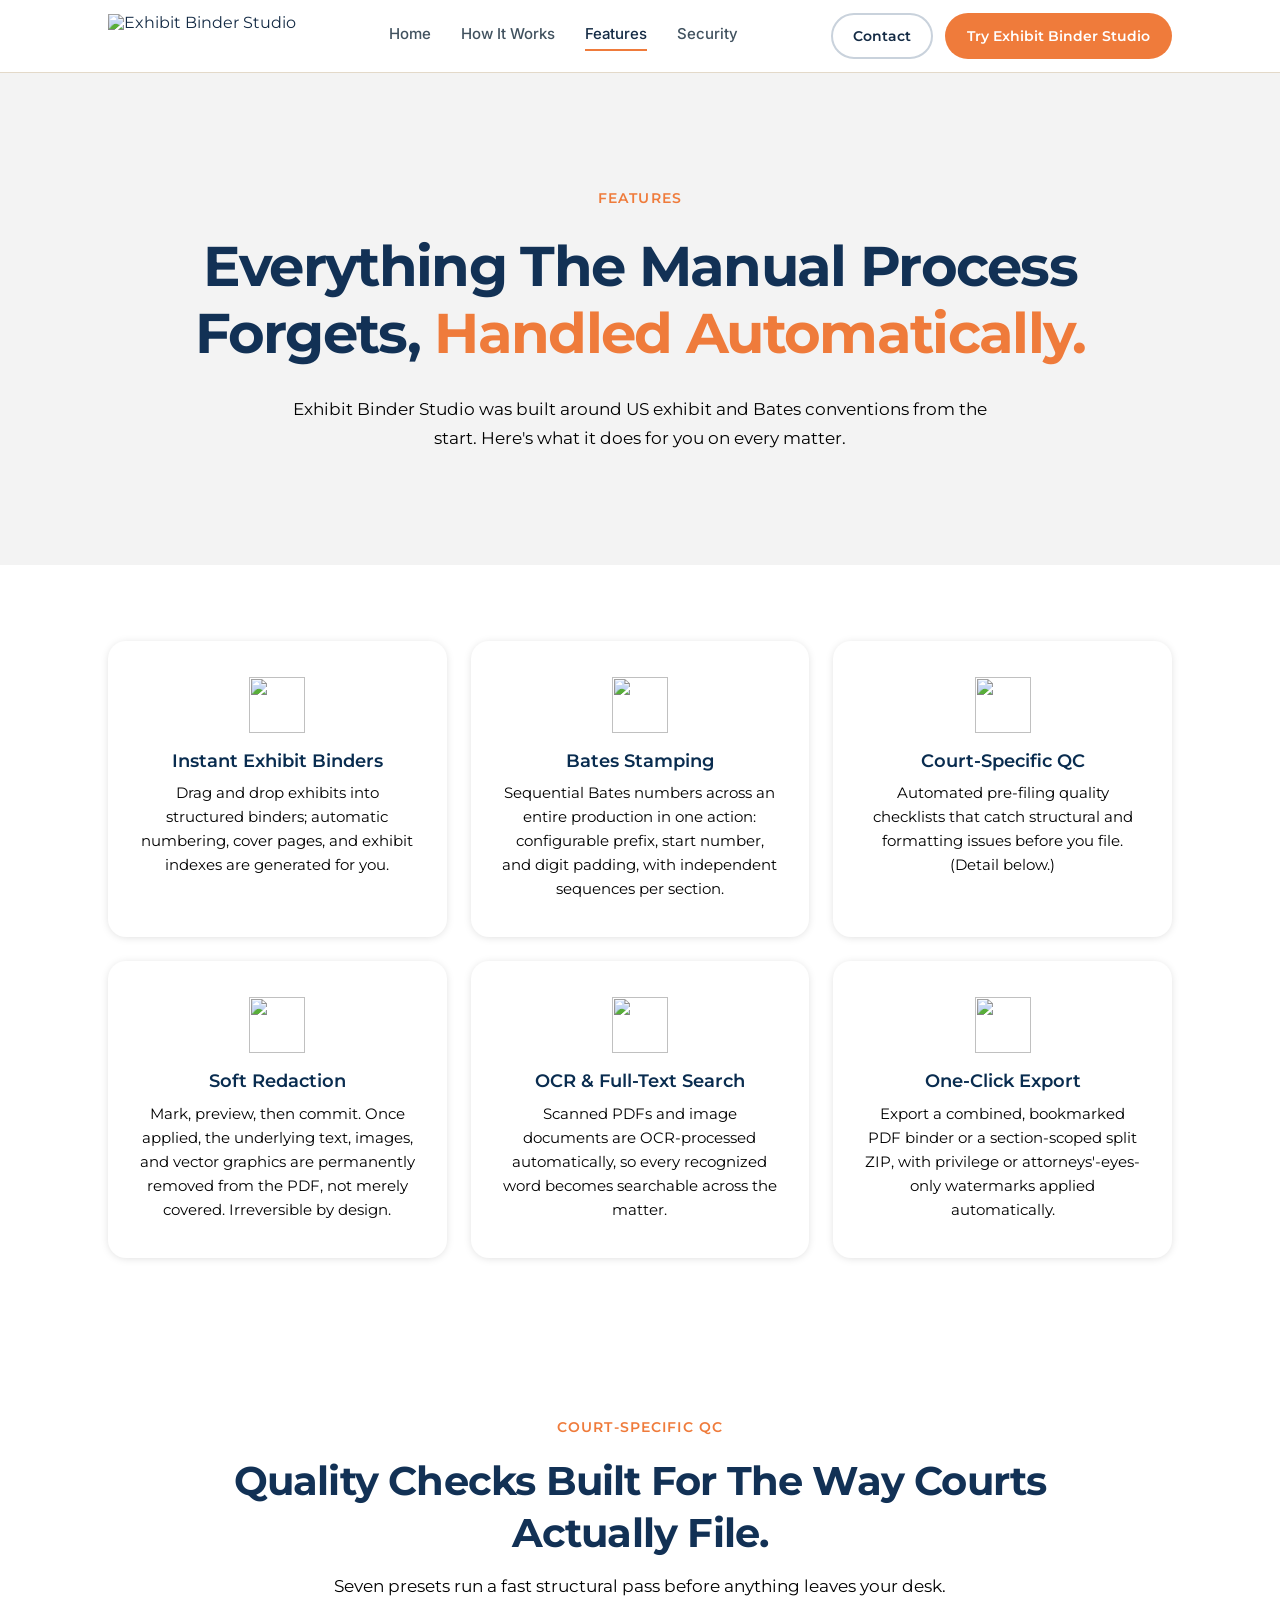
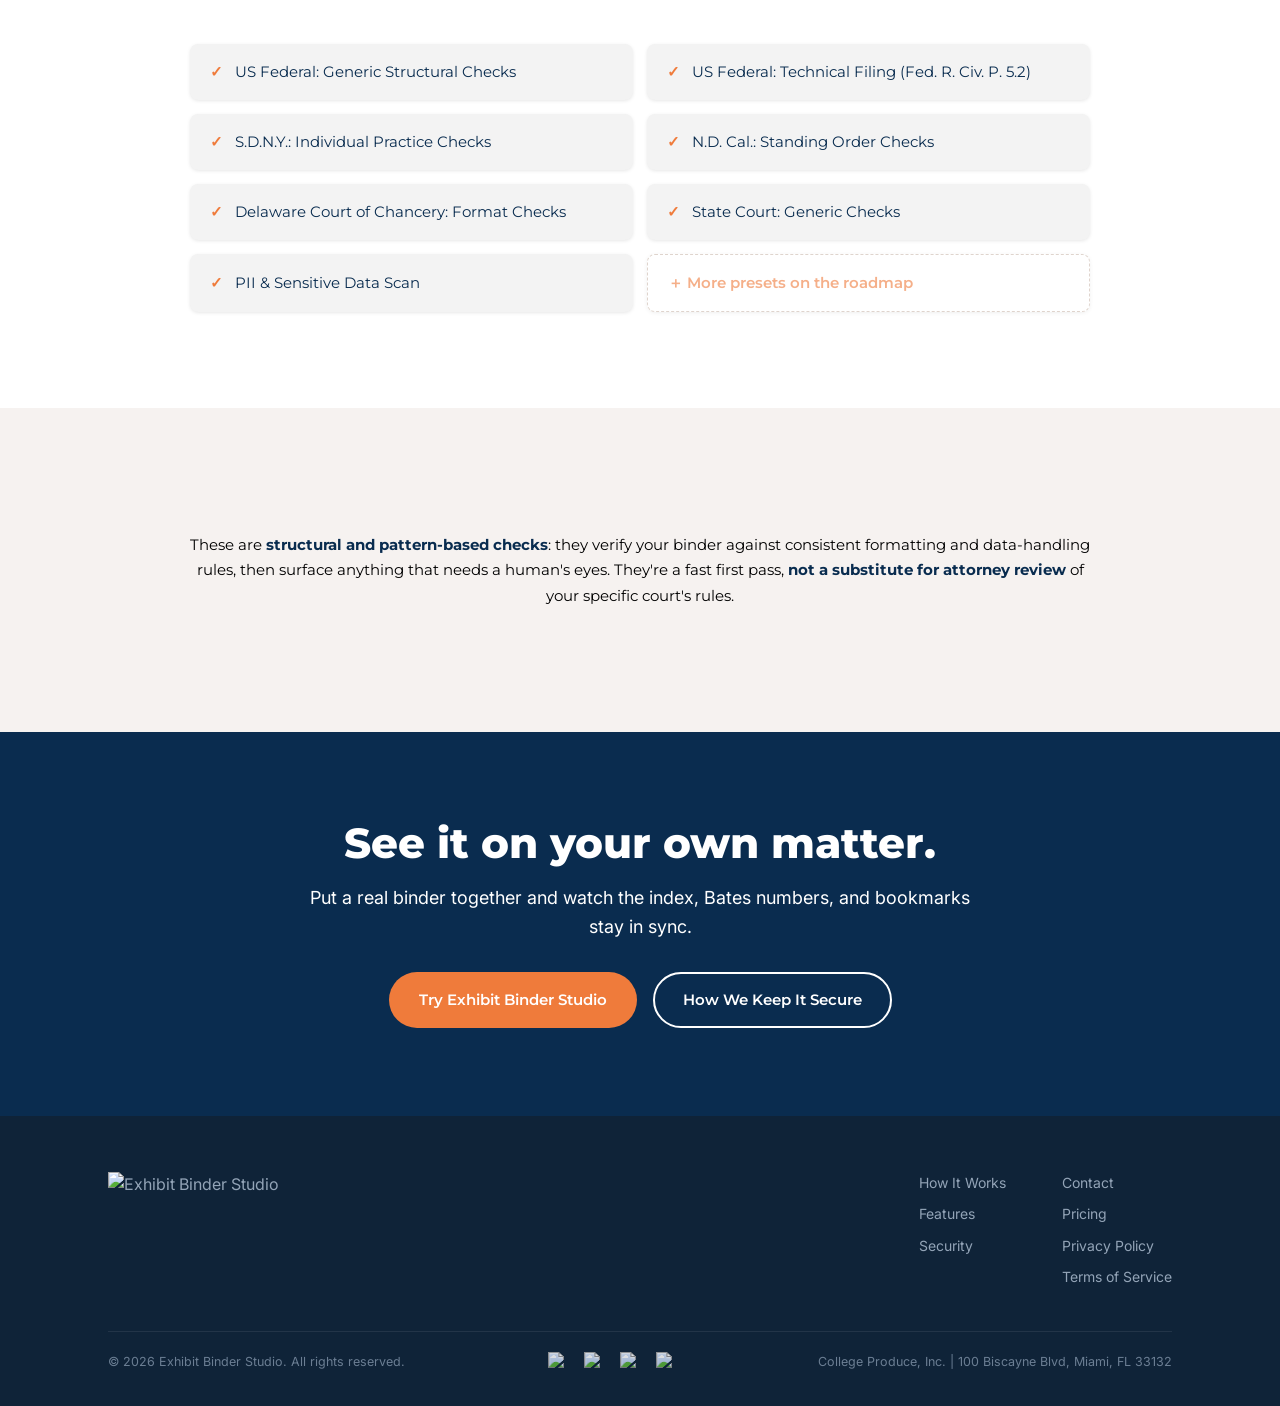
==== features.html @ 2a3faa7b "Link Try Exhibit Binder Studio buttons to the app Co-Authored-By: Claude Opus 5.5 <noreply@anthropic" ====
<!DOCTYPE html>
<html lang="en">
<head>
<meta charset="UTF-8">
<meta name="viewport" content="width=device-width, initial-scale=1.0">
<title>Features | Exhibit Binder Studio</title>
<meta name="description" content="Instant exhibit binders, Bates stamping, court-specific QC, soft redaction, OCR and full-text search, and one-click export. Everything the manual binder process forgets, handled automatically.">
<link rel="icon" type="image/png" href="favicon-96x96.png">
<link rel="preconnect" href="https://fonts.googleapis.com">
<link rel="preconnect" href="https://fonts.gstatic.com" crossorigin>
<link href="https://fonts.googleapis.com/css2?family=Montserrat:wght@300;400;500;600;700;800&family=Inter:wght@400;500;600&display=swap" rel="stylesheet">
<link rel="stylesheet" href="assets/styles.css">
</head>
<body data-page="features">

<header id="site-header"></header>

<main>
  <section class="lp-hero">
    <div class="wrap">
      <span class="lp-eyebrow">Features</span>
      <h1 class="lp-h1">Everything The Manual Process Forgets, <span>Handled Automatically.</span></h1>
      <p class="lp-sub">Exhibit Binder Studio was built around US exhibit and Bates conventions from the start. Here's what it does for you on every matter.</p>
    </div>
  </section>

  <section class="feat-grid-section">
    <div class="wrap">
      <div class="feat-grid">
        <div class="feat-card">
          <img src="assets/img/icon-binders.png" alt="">
          <h3>Instant Exhibit Binders</h3>
          <p>Drag and drop exhibits into structured binders; automatic numbering, cover pages, and exhibit indexes are generated for you.</p>
        </div>
        <div class="feat-card">
          <img src="assets/img/icon-bates.png" alt="">
          <h3>Bates Stamping</h3>
          <p>Sequential Bates numbers across an entire production in one action: configurable prefix, start number, and digit padding, with independent sequences per section.</p>
        </div>
        <div class="feat-card">
          <img src="assets/img/icon-checklist.png" alt="">
          <h3>Court-Specific QC</h3>
          <p>Automated pre-filing quality checklists that catch structural and formatting issues before you file. (Detail below.)</p>
        </div>
        <div class="feat-card">
          <img src="assets/img/icon-redaction.png" alt="">
          <h3>Soft Redaction</h3>
          <p>Mark, preview, then commit. Once applied, the underlying text, images, and vector graphics are permanently removed from the PDF, not merely covered. Irreversible by design.</p>
        </div>
        <div class="feat-card">
          <img src="assets/img/icon-ocr.png" alt="">
          <h3>OCR &amp; Full-Text Search</h3>
          <p>Scanned PDFs and image documents are OCR-processed automatically, so every recognized word becomes searchable across the matter.</p>
        </div>
        <div class="feat-card">
          <img src="assets/img/icon-oneclick.png" alt="">
          <h3>One-Click Export</h3>
          <p>Export a combined, bookmarked PDF binder or a section-scoped split ZIP, with privilege or attorneys'-eyes-only watermarks applied automatically.</p>
        </div>
      </div>
    </div>
  </section>

  <section class="feat-qc-section">
    <div class="wrap">
      <div class="feat-qc-head">
        <span class="lp-eyebrow">Court-Specific QC</span>
        <h2>Quality Checks Built For The Way Courts Actually File.</h2>
        <p>Seven presets run a fast structural pass before anything leaves your desk.</p>
      </div>
      <div class="feat-presets">
        <div class="feat-preset"><span class="chk">✓</span> US Federal: Generic Structural Checks</div>
        <div class="feat-preset"><span class="chk">✓</span> US Federal: Technical Filing (Fed. R. Civ. P. 5.2)</div>
        <div class="feat-preset"><span class="chk">✓</span> S.D.N.Y.: Individual Practice Checks</div>
        <div class="feat-preset"><span class="chk">✓</span> N.D. Cal.: Standing Order Checks</div>
        <div class="feat-preset"><span class="chk">✓</span> Delaware Court of Chancery: Format Checks</div>
        <div class="feat-preset"><span class="chk">✓</span> State Court: Generic Checks</div>
        <div class="feat-preset"><span class="chk">✓</span> PII &amp; Sensitive Data Scan</div>
        <div class="feat-preset feat-preset-ghost">＋ More presets on the roadmap</div>
      </div>
    </div>
  </section>

  <section class="feat-note-band">
    <div class="wrap">
      <p>These are <b>structural and pattern-based checks</b>: they verify your binder against consistent formatting and data-handling rules, then surface anything that needs a human's eyes. They're a fast first pass, <b>not a substitute for attorney review</b> of your specific court's rules.</p>
    </div>
  </section>

  <section class="cta cta-dark"><div class="wrap"><h2>See it on your own matter.</h2><p>Put a real binder together and watch the index, Bates numbers, and bookmarks stay in sync.</p><div class="cta-row"><a class="btn btn-primary" href="https://ebs.collegeproduce.com/">Try Exhibit Binder Studio</a><a class="btn btn-outline-white" href="security.html">How We Keep It Secure</a></div></div></section>
</main>

<footer id="site-footer"></footer>

<script src="assets/site.js"></script>
</body>
</html>
---- assets/styles.css ----
/* =========================================================
   Exhibit Binder Studio: shared stylesheet
   One file for every page: base/reset, nav, footer, and
   shared components, followed by page-specific sections.
   ========================================================= */

:root{
  --cream:#F7F4EF; --cream-2:#EFE7DA; --white:#FFFFFF;
  --navy:#142B45; --navy-2:#1D3B5C; --ink:#2A2A2A; --muted:#5f6b78;
  --orange:#EF7B3B; --beige:#EAE0D2; --line:#E3D9C9;
}
*{box-sizing:border-box;margin:0;padding:0}
html{scroll-behavior:smooth}
body{font-family:'Inter',sans-serif;color:var(--ink);background:var(--cream);line-height:1.6;-webkit-font-smoothing:antialiased}
h1,h2,h3,.brand{font-family:'Montserrat',sans-serif;color:var(--navy);line-height:1.14}
.wrap{max-width:1120px;margin:0 auto;padding:0 28px}
.eyebrow{font-family:'Montserrat';font-weight:700;letter-spacing:.14em;font-size:12.5px;color:var(--orange);text-transform:uppercase}
a{text-decoration:none;color:inherit}

.btn{display:inline-flex;align-items:center;gap:8px;font-family:'Montserrat';font-weight:600;font-size:15px;padding:14px 28px;border-radius:100px;border:2px solid transparent;cursor:pointer;transition:.18s}
.btn-primary{background:var(--orange);color:#fff}
.btn-primary:hover{background:#d9672c;transform:translateY(-1px)}
.btn-ghost{background:transparent;color:var(--navy);border-color:#c9d2dc}
.btn-ghost:hover{border-color:var(--navy)}
.btn-outline-white{background:transparent;color:#fff;border-color:#fff}
.btn-outline-white:hover{background:#ffffff1a}
.link-arrow{font-family:'Montserrat';font-weight:600;color:var(--navy);font-size:15px}
.link-arrow:hover{color:var(--orange)}

/* ---------- Header / navigation (shared, injected by assets/site.js) ---------- */
header{position:sticky;top:0;z-index:50;background:#FFFFFF;border-bottom:1px solid var(--line)}
nav{display:flex;align-items:center;justify-content:space-between;min-height:72px;flex-wrap:wrap;row-gap:10px;padding:10px 0}
.brand{display:flex;align-items:center;white-space:nowrap}
.brand-logo{height:44px;width:auto;display:block}
.navlinks{display:flex;gap:30px;align-items:center}
.navlinks a{font-weight:500;color:#41525f;font-size:15px;padding-bottom:3px;border-bottom:2px solid transparent;white-space:nowrap}
.navlinks a:hover{color:var(--navy)}
.navlinks a.active{color:var(--navy);border-bottom-color:var(--orange)}
.navcta{display:flex;gap:12px;align-items:center;flex-wrap:wrap;justify-content:flex-end}
.navcta .btn{padding:10px 20px;font-size:14px}
@media(max-width:1040px){.navlinks{gap:18px}.navlinks a{font-size:13.5px}.navcta .btn{padding:9px 18px;font-size:13.5px}}
@media(max-width:860px){.navlinks{display:none}}
@media(max-width:480px){.brand-logo{height:36px}.navcta .btn{padding:7px 12px;font-size:11.5px}.navcta{gap:6px}}

/* ---------- Footer (shared, injected by assets/site.js) ---------- */
footer{background:#0f2338;color:#93a4b7;padding:56px 0 34px}
.fgrid2{display:flex;justify-content:space-between;flex-wrap:wrap;gap:24px;align-items:flex-start}
.flogo{height:58px;width:auto;display:block}
.fcols{display:flex;gap:56px;flex-wrap:wrap}
.fcol a{display:block;font-size:14px;margin-bottom:9px}.fcol a:hover{color:#fff}
.fbar{border-top:1px solid #ffffff14;margin-top:34px;padding-top:20px;font-size:12.5px;color:#6b7e93;display:flex;justify-content:space-between;align-items:center;flex-wrap:wrap;gap:16px}
.fsocials{display:flex;gap:16px;align-items:center}
.fsocial{display:block;opacity:.85;transition:.15s}
.fsocial:hover{opacity:1}
.fsocial img{width:20px;height:20px;display:block}

/* ---------- Shared section components (used on 2+ pages) ---------- */
section{padding:88px 0}

/* Light, centered page-header treatment (Features, How It Works, Security) */
.lp-hero{background:#F3F3F3;padding:112px 0;text-align:center}
.lp-eyebrow{font-family:'Montserrat';font-weight:600;font-size:14px;letter-spacing:.08em;text-transform:uppercase;color:#EF7B3B}
.lp-h1{font-family:'Montserrat';font-weight:700;font-size:clamp(32px,4.6vw,56px);letter-spacing:-.03em;color:#123155;margin:22px auto 28px;max-width:30ch;line-height:1.2}
.lp-h1 span{color:#EF7B3B;white-space:nowrap}
.lp-sub{font-family:'Montserrat';font-size:17px;color:#000;max-width:64ch;margin:0 auto;line-height:1.7}

.problem{background:var(--cream-2)}
.problem .inner{max-width:760px;margin:0 auto;text-align:center}
.problem h2{font-size:clamp(26px,3.4vw,38px);font-weight:700;margin:14px 0 22px}
.problem p{font-size:18px;color:#3d4753;margin-bottom:16px}
.promise{margin-top:26px;background:#fff;border:1px solid var(--line);border-left:5px solid var(--orange);border-radius:12px;padding:22px 26px;font-size:17px;color:var(--navy);font-weight:500;text-align:left}

/* CTA section + button row: one shared shape, two color variants */
.cta{text-align:center}
.cta-row{display:flex;gap:16px;align-items:center;flex-wrap:wrap}
.cta .cta-row{justify-content:center}
.cta .link-arrow{color:inherit}

.cta-dark{background:#0A2C4F;color:#fff}
.cta-dark h2{color:#fff;font-size:clamp(28px,3.8vw,42px);font-weight:800;margin-bottom:16px}
.cta-dark p{color:#fff;font-size:18px;max-width:60ch;margin:0 auto 30px}
.cta-dark .link-arrow{color:#fff}

/* =========================================================
   Home page
   ========================================================= */
.hero{padding:96px 0 64px;text-align:center;background:#FFFFFF}
.hero .wrap{max-width:1300px}
.hero h1{font-family:'Montserrat';font-size:clamp(34px,4.6vw,56px);font-weight:700;letter-spacing:-.03em;color:#123155;margin:0 auto 22px;max-width:46ch;line-height:1.25;text-transform:capitalize}
.hero h1 span{color:var(--orange)}
.hero p.sub{font-family:'Montserrat';font-size:18px;color:#000;max-width:74ch;margin:0 auto 30px;line-height:1.7}
.hero .cta-row{justify-content:center}
.micro{margin-top:20px;color:var(--muted);font-size:14px}

.hp-panel-wrap{padding:64px 0;background:#FFFFFF}
.hp-panel{background:#F9F8F6;border-radius:20px;padding:64px 48px;text-align:center}
.hp-panel-cards{background:#FFFFFF}
.hp-eyebrow{font-family:'Montserrat';font-weight:600;font-size:14px;letter-spacing:.08em;text-transform:uppercase;color:var(--orange)}
.hp-h2{font-family:'Montserrat';font-weight:700;font-size:clamp(26px,3.4vw,40px);color:#123155;letter-spacing:-.02em;margin:16px auto 20px;max-width:26ch;line-height:1.3;text-transform:capitalize}
.hp-panel>p{font-family:'Montserrat';font-size:16.5px;color:#000;max-width:820px;margin:0 auto 34px;line-height:1.7}

.hp-callout{max-width:820px;margin:0 auto;background:#fff;border-radius:14px;box-shadow:0 10px 30px -14px rgba(10,44,79,.25);padding:28px 32px;display:flex;align-items:center;gap:22px;text-align:left}
.hp-callout img{flex:0 0 auto;width:40px;height:auto}
.hp-callout p{font-family:'Montserrat';font-size:16px;color:#000;font-weight:400;margin:0;line-height:1.7}
@media(max-width:560px){.hp-callout{flex-direction:column;text-align:center}}

.hp-cards{display:grid;grid-template-columns:repeat(3,1fr);gap:24px;margin-top:8px}
@media(max-width:860px){.hp-cards{grid-template-columns:1fr}}
.hp-card{background:#F9F8F6;border-radius:14px;box-shadow:0 6px 16px -8px rgba(0,0,0,.2);padding:36px 28px}
.hp-card img{width:48px;height:48px;object-fit:contain;margin:0 auto 18px;display:block}
.hp-card h3{font-family:'Montserrat';font-weight:600;font-size:22px;color:#092C4F;margin-bottom:12px;min-height:2.28em;display:flex;align-items:center;justify-content:center}
.hp-card p{font-family:'Montserrat';font-size:15px;color:#000;margin-bottom:20px;line-height:1.6}
.hp-rule{display:block;width:70px;height:3px;background:#E17438;margin:0 auto}

/* =========================================================
   Features page
   ========================================================= */
.feat-grid-section{background:#fff;padding:76px 0}
.feat-grid{display:grid;grid-template-columns:repeat(3,1fr);gap:24px}
@media(max-width:900px){.feat-grid{grid-template-columns:1fr 1fr}}
@media(max-width:560px){.feat-grid{grid-template-columns:1fr}}
.feat-card{background:#fff;border-radius:18px;box-shadow:0 1px 10px -2px rgba(0,0,0,.18);padding:36px 30px;text-align:center}
.feat-card img{width:56px;height:56px;object-fit:contain;margin:0 auto 18px}
.feat-card h3{font-family:'Montserrat';font-weight:600;font-size:18px;color:#092C4F;margin-bottom:10px}
.feat-card p{font-family:'Montserrat';font-size:15px;color:#000;line-height:1.6}

.feat-qc-section{background:#fff;padding:80px 0 96px}
.feat-qc-head{text-align:center;max-width:820px;margin:0 auto 44px}
.feat-qc-head h2{font-family:'Montserrat';font-weight:700;font-size:clamp(28px,3.2vw,40px);color:#123155;letter-spacing:-.02em;margin:16px 0 14px;text-transform:capitalize;line-height:1.3}
.feat-qc-head p{font-family:'Montserrat';font-size:16.5px;color:#000}
.feat-presets{display:grid;grid-template-columns:repeat(2,1fr);gap:14px;max-width:900px;margin:0 auto}
@media(max-width:640px){.feat-presets{grid-template-columns:1fr}}
.feat-preset{display:flex;gap:12px;align-items:center;background:#F3F3F3;border-radius:8px;padding:16px 20px;font-family:'Montserrat';font-size:15px;color:#092C4F;box-shadow:0 1px 4px -1px rgba(0,0,0,.15)}
.feat-preset .chk{color:var(--orange);font-weight:700}
.feat-preset-ghost{opacity:.6;border:1px dashed #cbb9ac;background:transparent;color:var(--orange);font-weight:600}

.feat-note-band{background:#F6F2F0}
.feat-note-band .wrap{padding-top:36px;padding-bottom:36px}
.feat-note-band p{max-width:900px;margin:0 auto;font-family:'Montserrat';font-size:15px;color:#000;text-align:center;line-height:1.7}
.feat-note-band b{color:#092C4F}

/* =========================================================
   How It Works page
   ========================================================= */
.hiw-problem{background:#F9F8F6;padding:100px 0}
.hiw-problem-inner{max-width:920px;margin:0 auto;text-align:center}
.hiw-problem h2{font-family:'Montserrat';font-weight:700;font-size:clamp(26px,3.2vw,38px);color:#123155;letter-spacing:-.02em;margin-bottom:24px;line-height:1.3}
.hiw-problem-inner>p{font-family:'Montserrat';font-size:16.5px;color:#000;margin-bottom:42px;line-height:1.7}
.hiw-callout{position:relative;margin-top:18px;background:#fff;border-radius:14px;box-shadow:0 10px 30px -14px rgba(10,44,79,.35);padding:34px 36px;font-family:'Montserrat';font-size:16px;color:#000;font-weight:500;line-height:1.7}
.hiw-callout::before{content:"";position:absolute;top:-9px;left:50%;transform:translateX(-50%);width:0;height:0;border-left:9px solid transparent;border-right:9px solid transparent;border-bottom:9px solid #fff}

.hiw-steps-section{background:#fff;padding:76px 0}
.hiw-intro{text-align:center;max-width:640px;margin:0 auto 40px;font-family:'Montserrat';color:#000;font-size:16px}
.hiw-steps{max-width:820px;margin:0 auto;display:flex;flex-direction:column;gap:18px}
.hiw-step{position:relative;display:flex;align-items:center;gap:20px;background:#F9F8F6;border-radius:10px;box-shadow:0 4px 10px -4px rgba(0,0,0,.12);padding:22px 28px 22px 84px;overflow:hidden}
.hiw-step-bg{position:absolute;left:8px;top:50%;transform:translateY(-50%);font-family:'Montserrat';font-weight:700;font-size:110px;color:#EF7B3B;opacity:.07;line-height:1;pointer-events:none}
.hiw-step-icon{position:relative;flex:0 0 auto;width:34px;height:34px;display:grid;place-items:center;color:#EF7B3B;font-size:20px}
.hiw-step-icon img{width:100%;height:100%;object-fit:contain}
.hiw-step-divider{position:relative;flex:0 0 auto;width:1px;align-self:stretch;background:#DE7237}
.hiw-step-body h3{font-family:'Montserrat';font-weight:600;font-size:19px;color:#EF7B3B;margin-bottom:6px}
.hiw-step-body p{font-family:'Montserrat';font-size:14.5px;color:#000}
@media(max-width:640px){.hiw-step{flex-wrap:wrap;padding-left:64px}}

.hiw-cta{background:#0A2C4F;color:#fff;text-align:center;padding:80px 0}
.hiw-cta h2{font-family:'Montserrat';font-weight:700;font-size:clamp(28px,3.6vw,42px);letter-spacing:-.02em;margin-bottom:14px;color:#fff}
.hiw-cta p{font-family:'Montserrat';font-weight:300;font-size:18px;color:#dfe7ee;margin-bottom:32px}
.hiw-cta-row{display:flex;gap:16px;align-items:center;justify-content:center;flex-wrap:wrap}
.hiw-btn{display:inline-flex;align-items:center;justify-content:center;font-family:'Montserrat';font-weight:500;font-size:15px;padding:15px 30px;border-radius:100px;transition:.18s}
.hiw-btn-primary{background:#EF7B3B;color:#fff}
.hiw-btn-primary:hover{background:#d9672c;transform:translateY(-1px)}
.hiw-btn-ghost{background:transparent;color:#fff;border:1px solid #fff}
.hiw-btn-ghost:hover{background:#ffffff1a}

/* =========================================================
   Security page
   ========================================================= */
.sec-cards-section{background:#fff;padding:76px 0}
.sec-cards{display:grid;grid-template-columns:repeat(2,1fr);gap:24px;max-width:1000px;margin:0 auto}
@media(max-width:760px){.sec-cards{grid-template-columns:1fr}}
.sec-card{background:#fff;border-radius:18px;box-shadow:0 1px 10px -2px rgba(0,0,0,.18);padding:36px 40px;text-align:center}
.sec-card img{width:48px;height:48px;object-fit:contain;margin:0 auto 16px}
.sec-card h3{font-family:'Montserrat';font-weight:600;font-size:18px;color:#092C4F;margin-bottom:10px}
.sec-card p{font-family:'Montserrat';font-size:15px;color:#000;text-align:left;line-height:1.6}

.stack-section{background:#fff;padding:16px 0 88px}
.stack-head{text-align:center;max-width:760px;margin:0 auto 48px}
.stack-head h2{font-family:'Montserrat';font-weight:700;font-size:clamp(28px,3.2vw,40px);color:#123155;letter-spacing:-.02em;margin:16px 0 14px;text-transform:capitalize;line-height:1.3}
.stack-head p{font-family:'Montserrat';font-size:16.5px;color:#000}
.stack-grid2{display:grid;grid-template-columns:repeat(4,1fr);gap:16px;max-width:1000px;margin:0 auto}
@media(max-width:760px){.stack-grid2{grid-template-columns:1fr 1fr}}
.stack-card{background:#FFFCFC;border-radius:18px;box-shadow:0 1px 10px -2px rgba(0,0,0,.18);padding:28px 20px;text-align:center}
.stack-card img{width:40px;height:40px;object-fit:contain;margin:0 auto 12px}
.stack-card .label{font-family:'Montserrat';font-weight:500;font-size:12.5px;letter-spacing:.06em;text-transform:uppercase;color:var(--orange);margin-bottom:8px}
.stack-card h4{font-family:'Montserrat';font-weight:600;font-size:16px;color:#092C4F;margin-bottom:4px}
.stack-card span{display:block;font-family:'Montserrat';font-size:13px;color:#000;font-weight:400}
.stack-note{max-width:900px;margin:36px auto 0;text-align:center;font-family:'Montserrat';font-size:15px;color:#000;line-height:1.7}
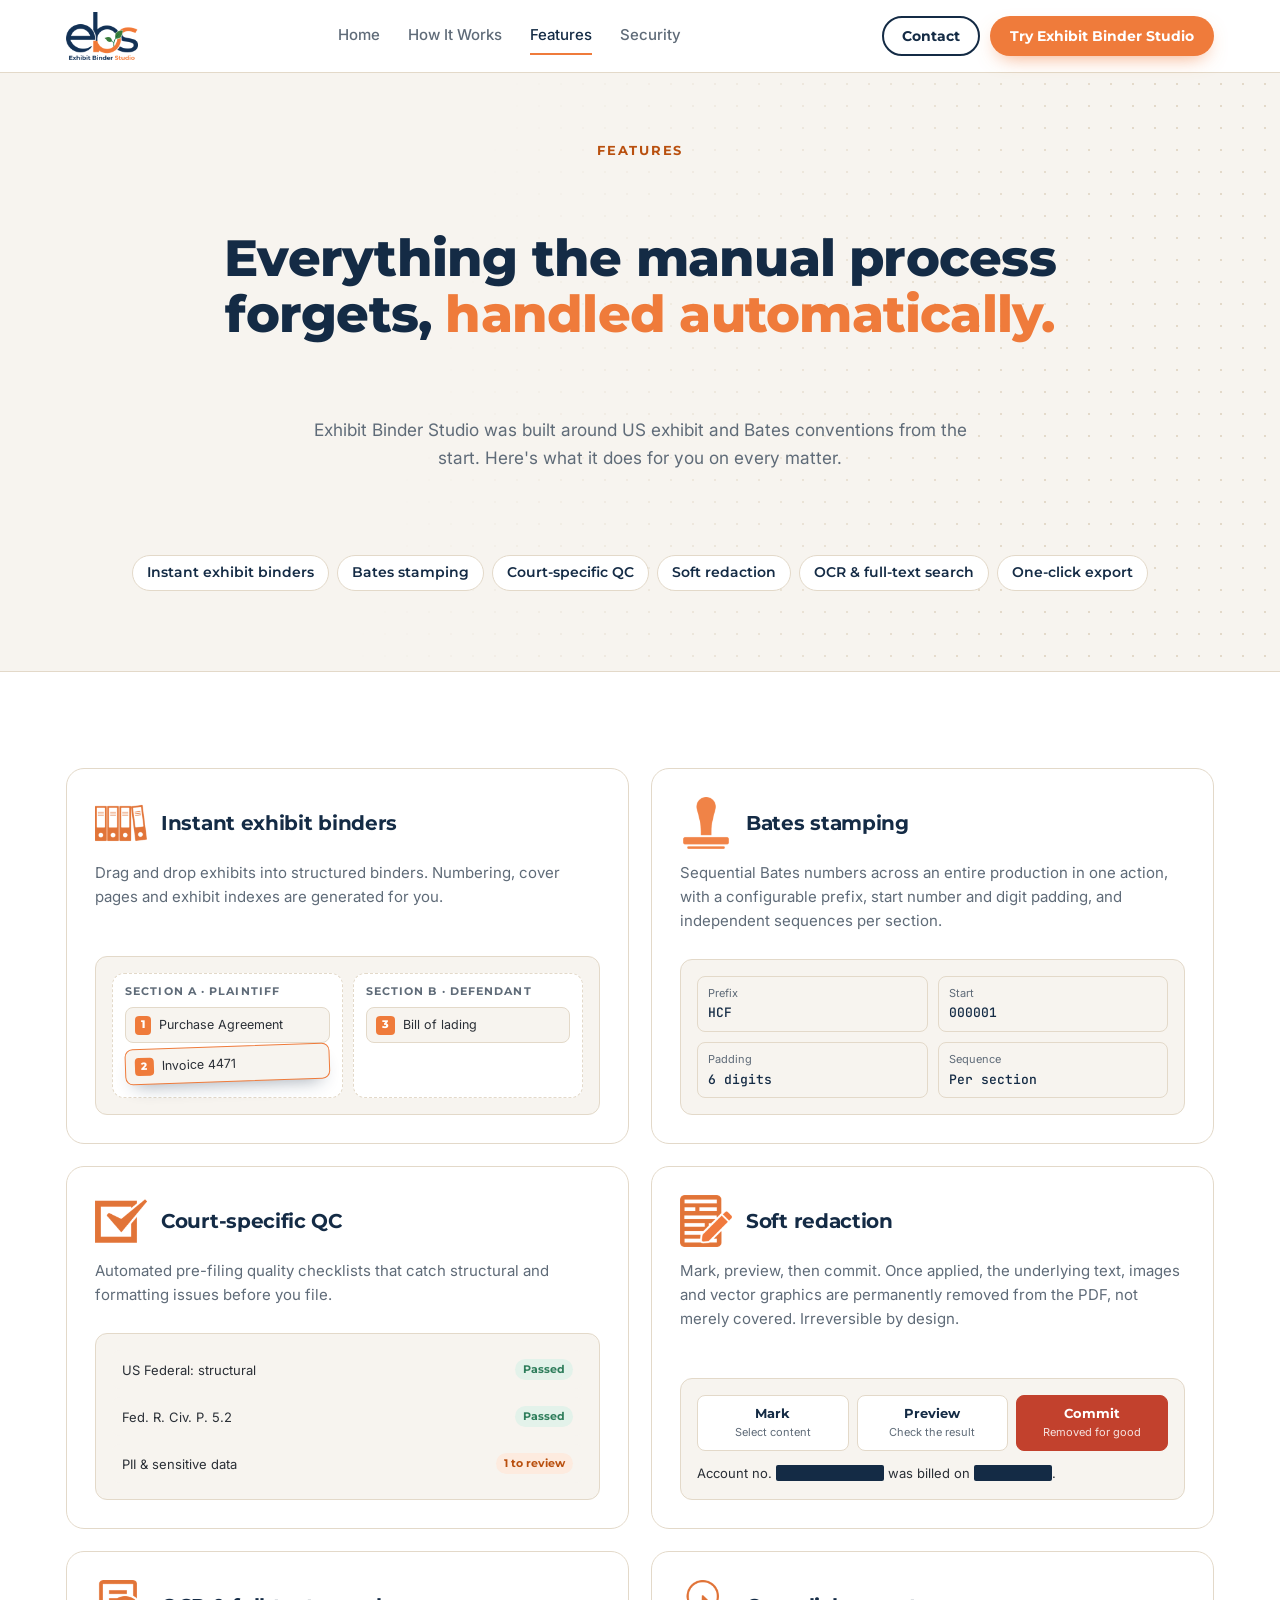
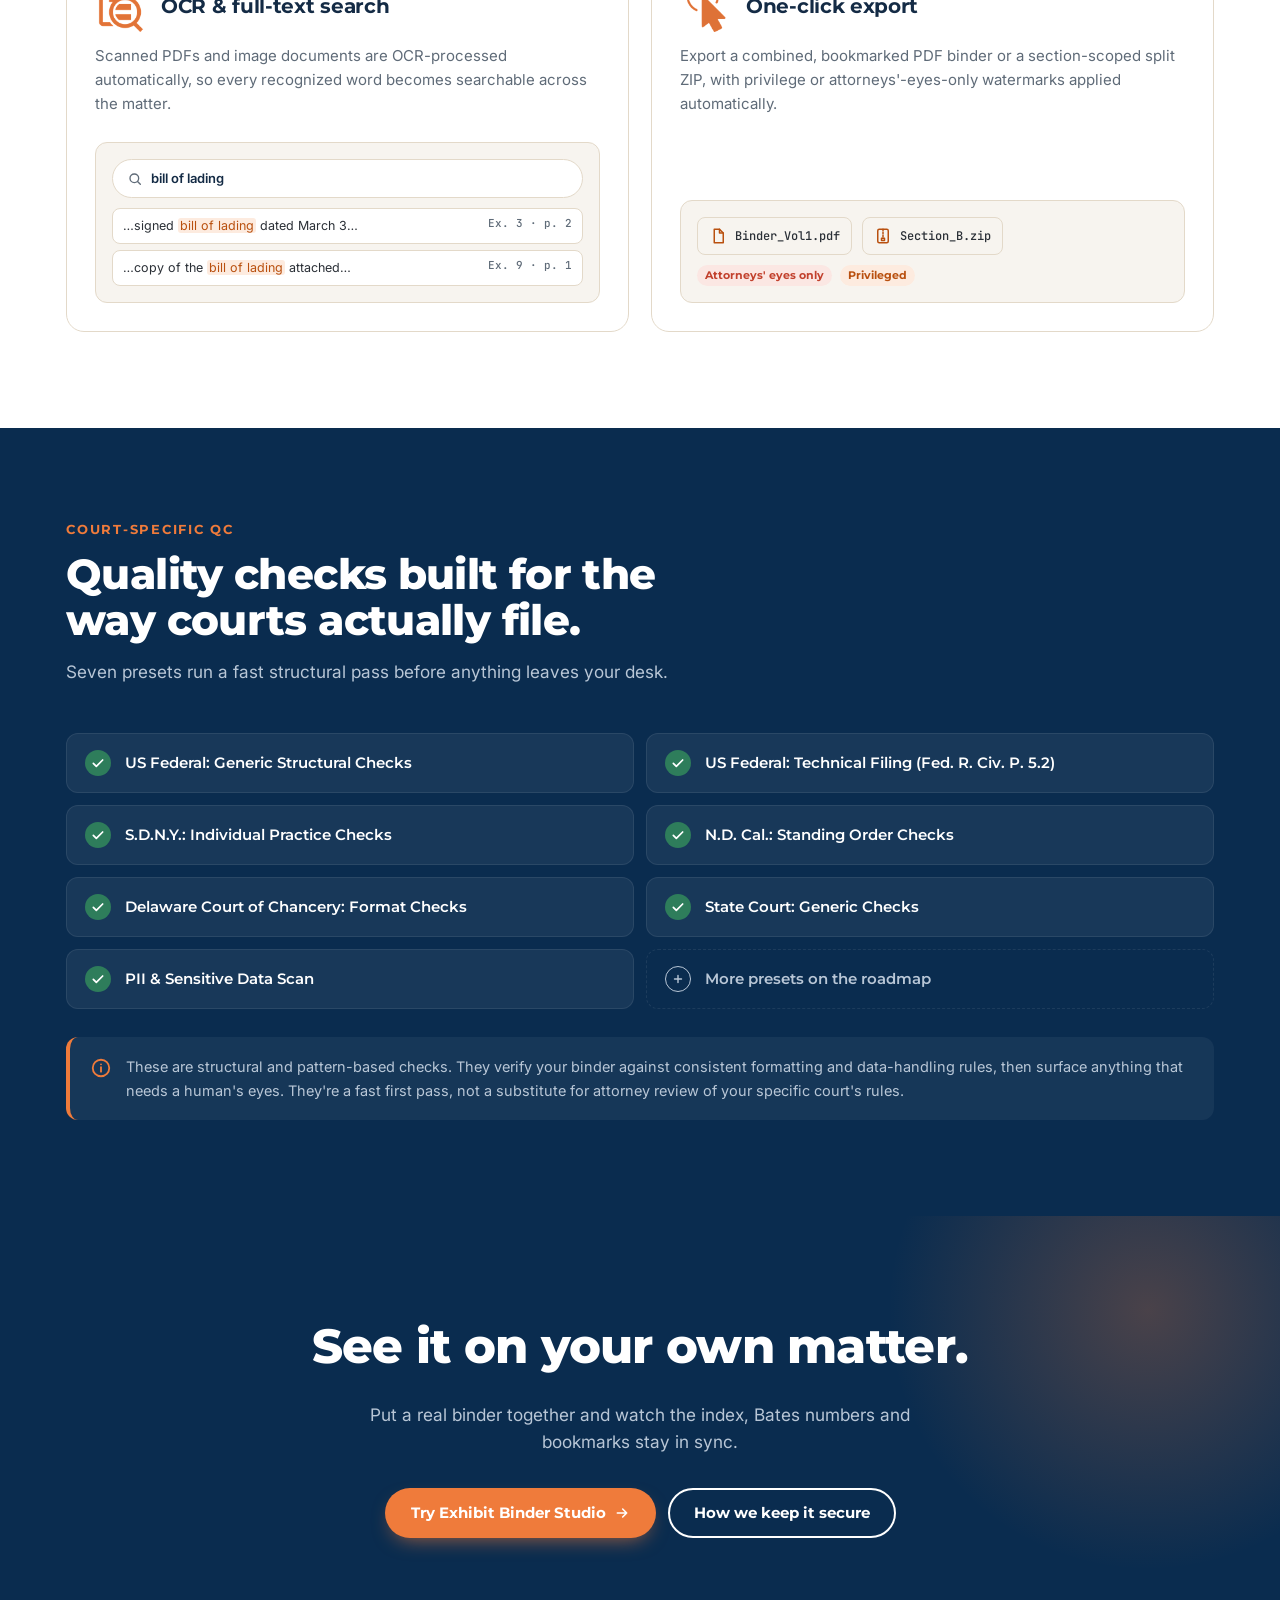
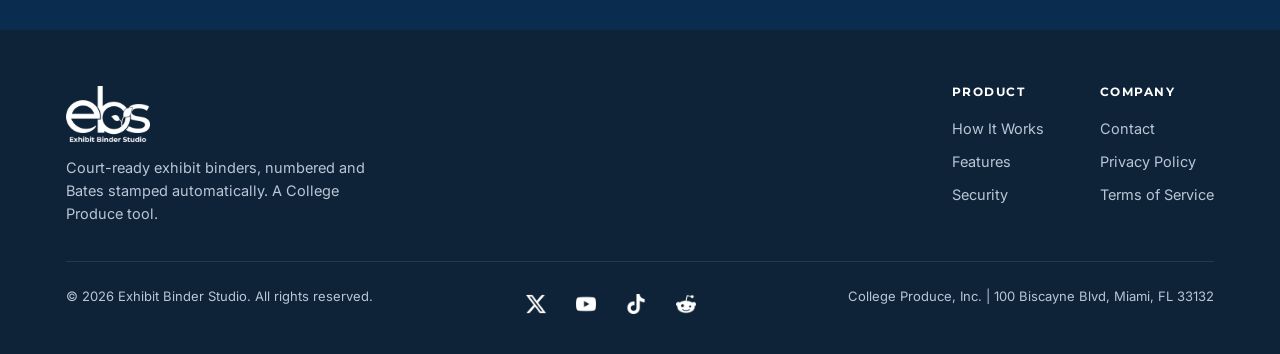
==== commit cd34b8b8: "Rebuild site with new layout, assets, and contact page Replaces styles.css/site.js with ebs.css/ebs." ====
--- a/features.html
+++ b/features.html
@@ -1,97 +1,85 @@
-<!DOCTYPE html>
+<!doctype html>
 <html lang="en">
 <head>
-<meta charset="UTF-8">
-<meta name="viewport" content="width=device-width, initial-scale=1.0">
+<meta charset="utf-8">
+<meta name="viewport" content="width=device-width, initial-scale=1, viewport-fit=cover">
 <title>Features | Exhibit Binder Studio</title>
-<meta name="description" content="Instant exhibit binders, Bates stamping, court-specific QC, soft redaction, OCR and full-text search, and one-click export. Everything the manual binder process forgets, handled automatically.">
-<link rel="icon" type="image/png" href="favicon-96x96.png">
+<meta name="description" content="Instant exhibit binders, Bates stamping, court-specific QC, permanent redaction, OCR search and one-click export.">
+<meta name="claude:viewport-fit-sides" content="cover">
 <link rel="preconnect" href="https://fonts.googleapis.com">
 <link rel="preconnect" href="https://fonts.gstatic.com" crossorigin>
-<link href="https://fonts.googleapis.com/css2?family=Montserrat:wght@300;400;500;600;700;800&family=Inter:wght@400;500;600&display=swap" rel="stylesheet">
-<link rel="stylesheet" href="assets/styles.css">
+<link rel="stylesheet" href="https://fonts.googleapis.com/css2?family=Montserrat:wght@500;600;700;800&family=Inter:wght@400;500;600&family=JetBrains+Mono:wght@500&display=swap">
+<link rel="stylesheet" href="assets/ebs.css">
 </head>
-<body data-page="features">
+<body>
+<header class="site-head">
+  <div class="wrap">
+    <a class="logo" href="index.html" aria-label="Exhibit Binder Studio home"><img class="logo-light" src="assets/img/logo-nav.png" alt="Exhibit Binder Studio" width="72" height="48"><img class="logo-dark" src="assets/img/logo-footer.png" alt="" width="72" height="48"></a>
+    <nav class="nav" aria-label="Main"><a href="index.html">Home</a><a href="how-it-works.html">How It Works</a><a href="features.html" aria-current="page">Features</a><a href="security.html">Security</a></nav>
+    <div class="head-ctas">
+      <a class="btn btn-ghost btn-sm" href="contact.html">Contact</a>
+      <a class="btn btn-primary btn-sm" href="https://ebs.collegeproduce.com/"><span>Try<span class="hide-sm"> Exhibit Binder Studio</span></span></a>
+    </div>
+    <button class="menu-btn" id="menuBtn" type="button" aria-label="Menu" aria-expanded="false" aria-controls="mnav"><svg viewBox="0 0 24 24" fill="none" stroke="currentColor" stroke-width="2.2" stroke-linecap="round" stroke-linejoin="round" aria-hidden="true"><path d="M4 7h16M4 12h16M4 17h16"/></svg></button>
+  </div>
+  <nav class="mnav" id="mnav" aria-label="Mobile"><a href="index.html">Home</a><a href="how-it-works.html">How It Works</a><a href="features.html" aria-current="page">Features</a><a href="security.html">Security</a><a href="contact.html">Contact</a></nav>
+</header>
+<main>
+<section class="phero solo">
+  <div class="wrap">
+    <span class="eyebrow">Features</span>
+    <h1>Everything the manual process forgets, <span class="hl">handled automatically.</span></h1>
+    <p class="lede">Exhibit Binder Studio was built around US exhibit and Bates conventions from the start. Here's what it does for you on every matter.</p>
+    <nav class="jump" aria-label="Features on this page"><a href="#binders">Instant exhibit binders</a><a href="#bates">Bates stamping</a><a href="#qc">Court-specific QC</a><a href="#redaction">Soft redaction</a><a href="#ocr">OCR &amp; full-text search</a><a href="#export">One-click export</a></nav>
+  </div>
+</section>
 
-<header id="site-header"></header>
+<section class="sec">
+  <div class="wrap"><div class="fgrid"><article class="feat reveal" id="binders"><div class="feat-top"><img class="ico-img" src="assets/img/icons/binders.png" alt="" width="56" height="56" loading="lazy"><h3>Instant exhibit binders</h3></div><p>Drag and drop exhibits into structured binders. Numbering, cover pages and exhibit indexes are generated for you.</p><div class="demo" aria-hidden="true"><div class="mini-drag" style="margin-top:0"><div class="mini-sec"><b>Section A · Plaintiff</b><div class="chip"><i>1</i>Purchase Agreement</div><div class="chip lift"><i>2</i>Invoice 4471</div></div><div class="mini-sec"><b>Section B · Defendant</b><div class="chip"><i>3</i>Bill of lading</div></div></div></div></article><article class="feat reveal" id="bates"><div class="feat-top"><img class="ico-img" src="assets/img/icons/bates.png" alt="" width="56" height="56" loading="lazy"><h3>Bates stamping</h3></div><p>Sequential Bates numbers across an entire production in one action, with a configurable prefix, start number and digit padding, and independent sequences per section.</p><div class="demo" aria-hidden="true"><div class="fields"><div class="field"><span>Prefix</span><b>HCF</b></div><div class="field"><span>Start</span><b>000001</b></div><div class="field"><span>Padding</span><b>6 digits</b></div><div class="field"><span>Sequence</span><b>Per section</b></div></div></div></article><article class="feat reveal" id="qc"><div class="feat-top"><img class="ico-img" src="assets/img/icons/checklist.png" alt="" width="56" height="56" loading="lazy"><h3>Court-specific QC</h3></div><p>Automated pre-filing quality checklists that catch structural and formatting issues before you file.</p><div class="demo" aria-hidden="true"><div class="qc"><div><span>US Federal: structural</span><span class="pill ok">Passed</span></div><div><span>Fed. R. Civ. P. 5.2</span><span class="pill ok">Passed</span></div><div><span>PII &amp; sensitive data</span><span class="pill warn">1 to review</span></div></div></div></article><article class="feat reveal" id="redaction"><div class="feat-top"><img class="ico-img" src="assets/img/icons/redaction.png" alt="" width="56" height="56" loading="lazy"><h3>Soft redaction</h3></div><p>Mark, preview, then commit. Once applied, the underlying text, images and vector graphics are permanently removed from the PDF, not merely covered. Irreversible by design.</p><div class="demo" aria-hidden="true"><div class="stepper"><div>Mark<small>Select content</small></div><div>Preview<small>Check the result</small></div><div class="last">Commit<small>Removed for good</small></div></div><p class="redact-line">Account no. <mark>0000 0000 0000</mark> was billed on <mark>00/00/0000</mark>.</p></div></article><article class="feat reveal" id="ocr"><div class="feat-top"><img class="ico-img" src="assets/img/icons/ocr.png" alt="" width="56" height="56" loading="lazy"><h3>OCR &amp; full-text search</h3></div><p>Scanned PDFs and image documents are OCR-processed automatically, so every recognized word becomes searchable across the matter.</p><div class="demo" aria-hidden="true"><div class="search"><svg viewBox="0 0 24 24" fill="none" stroke="currentColor" stroke-width="2" stroke-linecap="round" stroke-linejoin="round" aria-hidden="true"><circle cx="11" cy="11" r="6.5"/><path d="M20 20l-4.2-4.2"/></svg><b>bill of lading</b></div><div class="hits"><div><span>…signed <mark>bill of lading</mark> dated March 3…</span><em>Ex. 3 · p. 2</em></div><div><span>…copy of the <mark>bill of lading</mark> attached…</span><em>Ex. 9 · p. 1</em></div></div></div></article><article class="feat reveal" id="export"><div class="feat-top"><img class="ico-img" src="assets/img/icons/one-click.png" alt="" width="56" height="56" loading="lazy"><h3>One-click export</h3></div><p>Export a combined, bookmarked PDF binder or a section-scoped split ZIP, with privilege or attorneys'-eyes-only watermarks applied automatically.</p><div class="demo" aria-hidden="true"><div class="exports" style="margin-top:0"><span class="file"><svg viewBox="0 0 24 24" fill="none" stroke="currentColor" stroke-width="2" stroke-linecap="round" stroke-linejoin="round" aria-hidden="true"><path d="M7 3h7l5 5v13H7z"/><path d="M14 3v5h5"/></svg>Binder_Vol1.pdf</span><span class="file"><svg viewBox="0 0 24 24" fill="none" stroke="currentColor" stroke-width="2" stroke-linecap="round" stroke-linejoin="round" aria-hidden="true"><rect x="5" y="3" width="14" height="18" rx="2"/><path d="M12 3v2M12 7v2M12 11v2M10 15h4v3h-4z"/></svg>Section_B.zip</span></div><div class="tags"><span class="pill aeo">Attorneys' eyes only</span><span class="pill warn">Privileged</span></div></div></article></div></div>
+</section>
 
-<main>
-  <section class="lp-hero">
-    <div class="wrap">
-      <span class="lp-eyebrow">Features</span>
-      <h1 class="lp-h1">Everything The Manual Process Forgets, <span>Handled Automatically.</span></h1>
-      <p class="lp-sub">Exhibit Binder Studio was built around US exhibit and Bates conventions from the start. Here's what it does for you on every matter.</p>
+<section class="sec qcband" id="presets">
+  <div class="wrap">
+    <div class="sec-head">
+      <span class="eyebrow">Court-specific QC</span>
+      <h2>Quality checks built for the way courts actually file.</h2>
+      <p class="lede">Seven presets run a fast structural pass before anything leaves your desk.</p>
     </div>
-  </section>
-
-  <section class="feat-grid-section">
-    <div class="wrap">
-      <div class="feat-grid">
-        <div class="feat-card">
-          <img src="assets/img/icon-binders.png" alt="">
-          <h3>Instant Exhibit Binders</h3>
-          <p>Drag and drop exhibits into structured binders; automatic numbering, cover pages, and exhibit indexes are generated for you.</p>
-        </div>
-        <div class="feat-card">
-          <img src="assets/img/icon-bates.png" alt="">
-          <h3>Bates Stamping</h3>
-          <p>Sequential Bates numbers across an entire production in one action: configurable prefix, start number, and digit padding, with independent sequences per section.</p>
-        </div>
-        <div class="feat-card">
-          <img src="assets/img/icon-checklist.png" alt="">
-          <h3>Court-Specific QC</h3>
-          <p>Automated pre-filing quality checklists that catch structural and formatting issues before you file. (Detail below.)</p>
-        </div>
-        <div class="feat-card">
-          <img src="assets/img/icon-redaction.png" alt="">
-          <h3>Soft Redaction</h3>
-          <p>Mark, preview, then commit. Once applied, the underlying text, images, and vector graphics are permanently removed from the PDF, not merely covered. Irreversible by design.</p>
-        </div>
-        <div class="feat-card">
-          <img src="assets/img/icon-ocr.png" alt="">
-          <h3>OCR &amp; Full-Text Search</h3>
-          <p>Scanned PDFs and image documents are OCR-processed automatically, so every recognized word becomes searchable across the matter.</p>
-        </div>
-        <div class="feat-card">
-          <img src="assets/img/icon-oneclick.png" alt="">
-          <h3>One-Click Export</h3>
-          <p>Export a combined, bookmarked PDF binder or a section-scoped split ZIP, with privilege or attorneys'-eyes-only watermarks applied automatically.</p>
-        </div>
+    <ul class="presets"><li><svg viewBox="0 0 24 24" fill="none" stroke="currentColor" stroke-width="2.6" stroke-linecap="round" stroke-linejoin="round" aria-hidden="true"><path d="M5 12.5l4.5 4.5L19 7.5"/></svg>US Federal: Generic Structural Checks</li><li><svg viewBox="0 0 24 24" fill="none" stroke="currentColor" stroke-width="2.6" stroke-linecap="round" stroke-linejoin="round" aria-hidden="true"><path d="M5 12.5l4.5 4.5L19 7.5"/></svg>US Federal: Technical Filing (Fed. R. Civ. P. 5.2)</li><li><svg viewBox="0 0 24 24" fill="none" stroke="currentColor" stroke-width="2.6" stroke-linecap="round" stroke-linejoin="round" aria-hidden="true"><path d="M5 12.5l4.5 4.5L19 7.5"/></svg>S.D.N.Y.: Individual Practice Checks</li><li><svg viewBox="0 0 24 24" fill="none" stroke="currentColor" stroke-width="2.6" stroke-linecap="round" stroke-linejoin="round" aria-hidden="true"><path d="M5 12.5l4.5 4.5L19 7.5"/></svg>N.D. Cal.: Standing Order Checks</li><li><svg viewBox="0 0 24 24" fill="none" stroke="currentColor" stroke-width="2.6" stroke-linecap="round" stroke-linejoin="round" aria-hidden="true"><path d="M5 12.5l4.5 4.5L19 7.5"/></svg>Delaware Court of Chancery: Format Checks</li><li><svg viewBox="0 0 24 24" fill="none" stroke="currentColor" stroke-width="2.6" stroke-linecap="round" stroke-linejoin="round" aria-hidden="true"><path d="M5 12.5l4.5 4.5L19 7.5"/></svg>State Court: Generic Checks</li><li><svg viewBox="0 0 24 24" fill="none" stroke="currentColor" stroke-width="2.6" stroke-linecap="round" stroke-linejoin="round" aria-hidden="true"><path d="M5 12.5l4.5 4.5L19 7.5"/></svg>PII &amp; Sensitive Data Scan</li><li class="more"><svg viewBox="0 0 24 24" fill="none" stroke="currentColor" stroke-width="2.4" stroke-linecap="round" stroke-linejoin="round" aria-hidden="true"><path d="M12 6v12M6 12h12"/></svg>More presets on the roadmap</li></ul>
+    <div class="disclaim"><svg viewBox="0 0 24 24" fill="none" stroke="currentColor" stroke-width="2" stroke-linecap="round" stroke-linejoin="round" aria-hidden="true"><circle cx="12" cy="12" r="9"/><path d="M12 11v5M12 8h.01"/></svg><p>These are structural and pattern-based checks. They verify your binder against consistent formatting and data-handling rules, then surface anything that needs a human's eyes. They're a fast first pass, not a substitute for attorney review of your specific court's rules.</p></div>
+  </div>
+</section>
+<section class="cta">
+  <div class="wrap">
+    <h2>See it on your own matter.</h2>
+    <p>Put a real binder together and watch the index, Bates numbers and bookmarks stay in sync.</p>
+    <div class="row-btns">
+      <a class="btn btn-primary" href="https://ebs.collegeproduce.com/">Try Exhibit Binder Studio <svg viewBox="0 0 24 24" fill="none" stroke="currentColor" stroke-width="2.4" stroke-linecap="round" stroke-linejoin="round" aria-hidden="true"><path d="M5 12h14M13 6l6 6-6 6"/></svg></a>
+      <a class="btn btn-ghost" href="security.html">How we keep it secure</a>
+    </div>
+  </div>
+</section>
+</main>
+<footer>
+  <div class="wrap">
+    <div class="foot-top">
+      <div class="foot-brand">
+        <a class="logo" href="index.html" aria-label="Exhibit Binder Studio home"><img src="assets/img/logo-footer.png" alt="Exhibit Binder Studio" width="84" height="56"></a>
+        <p>Court-ready exhibit binders, numbered and Bates stamped automatically. A College Produce tool.</p>
+      </div>
+      <div class="foot-cols">
+        <div><h5>Product</h5><a href="how-it-works.html">How It Works</a><a href="features.html">Features</a><a href="security.html">Security</a></div>
+        <div><h5>Company</h5><a href="contact.html">Contact</a><a href="#">Privacy Policy</a><a href="#">Terms of Service</a></div>
       </div>
     </div>
-  </section>
+    <div class="foot-bot">
+      <span>© 2026 Exhibit Binder Studio. All rights reserved.</span>
+      <span class="social"><a href="#" aria-label="X"><img src="assets/img/icons/x.png" alt="" width="22" height="22"></a><a href="#" aria-label="YouTube"><img src="assets/img/icons/youtube.png" alt="" width="22" height="22"></a><a href="#" aria-label="TikTok"><img src="assets/img/icons/tiktok.png" alt="" width="22" height="22"></a><a href="#" aria-label="Reddit"><img src="assets/img/icons/reddit.png" alt="" width="22" height="22"></a></span>
+      <span>College Produce, Inc. | 100 Biscayne Blvd, Miami, FL 33132</span>
+    </div>
+  </div>
+</footer>
+<script src="assets/ebs.js"></script>
 
-  <section class="feat-qc-section">
-    <div class="wrap">
-      <div class="feat-qc-head">
-        <span class="lp-eyebrow">Court-Specific QC</span>
-        <h2>Quality Checks Built For The Way Courts Actually File.</h2>
-        <p>Seven presets run a fast structural pass before anything leaves your desk.</p>
-      </div>
-      <div class="feat-presets">
-        <div class="feat-preset"><span class="chk">✓</span> US Federal: Generic Structural Checks</div>
-        <div class="feat-preset"><span class="chk">✓</span> US Federal: Technical Filing (Fed. R. Civ. P. 5.2)</div>
-        <div class="feat-preset"><span class="chk">✓</span> S.D.N.Y.: Individual Practice Checks</div>
-        <div class="feat-preset"><span class="chk">✓</span> N.D. Cal.: Standing Order Checks</div>
-        <div class="feat-preset"><span class="chk">✓</span> Delaware Court of Chancery: Format Checks</div>
-        <div class="feat-preset"><span class="chk">✓</span> State Court: Generic Checks</div>
-        <div class="feat-preset"><span class="chk">✓</span> PII &amp; Sensitive Data Scan</div>
-        <div class="feat-preset feat-preset-ghost">＋ More presets on the roadmap</div>
-      </div>
-    </div>
-  </section>
-
-  <section class="feat-note-band">
-    <div class="wrap">
-      <p>These are <b>structural and pattern-based checks</b>: they verify your binder against consistent formatting and data-handling rules, then surface anything that needs a human's eyes. They're a fast first pass, <b>not a substitute for attorney review</b> of your specific court's rules.</p>
-    </div>
-  </section>
-
-  <section class="cta cta-dark"><div class="wrap"><h2>See it on your own matter.</h2><p>Put a real binder together and watch the index, Bates numbers, and bookmarks stay in sync.</p><div class="cta-row"><a class="btn btn-primary" href="https://ebs.collegeproduce.com/">Try Exhibit Binder Studio</a><a class="btn btn-outline-white" href="security.html">How We Keep It Secure</a></div></div></section>
-</main>
-
-<footer id="site-footer"></footer>
-
-<script src="assets/site.js"></script>
 </body>
 </html>
--- a/assets/ebs.css
+++ b/assets/ebs.css
@@ -0,0 +1,682 @@
+/* Layout: split hero with a live binder demo, then alternating cream / white / navy bands, family-matched to ExhibitPro & FileLabelPro */
+:root{
+  --page:#FFFFFF; --cream:#F7F4EF; --cream-2:#EFE7DA; --line:#E3D9C9; --card:#FFFFFF;
+  --heading:#142B45; --ink:#2A2F36; --muted:#5F6B78;
+  --orange:#EF7B3B; --orange-strong:#D9621F; --orange-soft:#FDEBDF; --orange-text:#B9500F;
+  --band:#0A2C4F; --band-2:#123A63; --deep:#0F2338; --on-band:#FFFFFF; --on-band-muted:#B8C6D6;
+  --ok:#2E7D5B; --ok-soft:#E3F2EA; --bad:#C2412D; --bad-soft:#FBE7E3;
+  --shadow:0 1px 2px rgba(20,43,69,.06),0 12px 32px -12px rgba(20,43,69,.18);
+  --f-display:"Montserrat",system-ui,-apple-system,"Segoe UI",sans-serif;
+  --f-body:"Inter",system-ui,-apple-system,"Segoe UI",sans-serif;
+  --f-mono:"JetBrains Mono",ui-monospace,"SFMono-Regular",Menlo,Consolas,monospace;
+  --r:14px; --gutter:max(16px,env(safe-area-inset-left,0px));
+}
+@media (prefers-color-scheme:dark){:root:not([data-theme="light"]){
+  --page:#0D1A29; --cream:#122236; --cream-2:#1A2D45; --line:#26405C; --card:#15283E;
+  --heading:#F1F4F8; --ink:#D5DDE6; --muted:#9AA9BA;
+  --orange:#F08A50; --orange-strong:#F39A66; --orange-soft:#3A2618; --orange-text:#F6A574;
+  --band:#0A1F36; --band-2:#14304F; --deep:#081525; --on-band:#FFFFFF; --on-band-muted:#AFC0D2;
+  --ok:#5CC497; --ok-soft:#173A2C; --bad:#F07A66; --bad-soft:#3E1F1A;
+  --shadow:0 1px 2px rgba(0,0,0,.3),0 16px 36px -14px rgba(0,0,0,.6); color-scheme:dark}}
+:root[data-theme="dark"]{
+  --page:#0D1A29; --cream:#122236; --cream-2:#1A2D45; --line:#26405C; --card:#15283E;
+  --heading:#F1F4F8; --ink:#D5DDE6; --muted:#9AA9BA;
+  --orange:#F08A50; --orange-strong:#F39A66; --orange-soft:#3A2618; --orange-text:#F6A574;
+  --band:#0A1F36; --band-2:#14304F; --deep:#081525; --on-band:#FFFFFF; --on-band-muted:#AFC0D2;
+  --ok:#5CC497; --ok-soft:#173A2C; --bad:#F07A66; --bad-soft:#3E1F1A;
+  --shadow:0 1px 2px rgba(0,0,0,.3),0 16px 36px -14px rgba(0,0,0,.6); color-scheme:dark}
+
+*{box-sizing:border-box}
+html,body{margin:0;padding:0}
+img{max-width:100%}
+[hidden]{display:none!important}
+html{scroll-behavior:smooth}
+body{background:var(--page);color:var(--ink);font:400 16px/1.6 var(--f-body);-webkit-font-smoothing:antialiased}
+body::before{content:"";position:fixed;inset:0 0 auto;height:env(safe-area-inset-top,0px);z-index:60;background:var(--page)}
+h1,h2,h3{font-family:var(--f-display);color:var(--heading);margin:0;text-wrap:balance;letter-spacing:-.015em}
+p{margin:0}
+a{color:inherit}
+:focus-visible{outline:3px solid var(--orange);outline-offset:3px;border-radius:6px}
+.wrap{max-width:1180px;margin:0 auto;padding-left:var(--gutter);padding-right:max(16px,env(safe-area-inset-right,0px))}
+.eyebrow{font:700 12.5px/1 var(--f-display);letter-spacing:.14em;text-transform:uppercase;color:var(--orange-text)}
+.lede{color:var(--muted);font-size:1.075rem;max-width:62ch}
+.hl{color:var(--orange)}
+.mono{font-family:var(--f-mono);font-variant-numeric:tabular-nums}
+
+/* Buttons */
+.btn{display:inline-flex;align-items:center;justify-content:center;gap:8px;font:700 15px/1 var(--f-display);text-decoration:none;border-radius:999px;padding:15px 24px;border:2px solid transparent;cursor:pointer;transition:transform .18s ease,background .18s ease,box-shadow .18s ease,border-color .18s}
+.btn-primary{background:var(--orange);color:#fff;box-shadow:0 8px 20px -8px rgba(239,123,59,.7)}
+.btn-primary:hover{background:var(--orange-strong);transform:translateY(-2px)}
+.btn-ghost{border-color:var(--heading);color:var(--heading);background:transparent}
+.btn-ghost:hover{background:var(--heading);color:var(--page)}
+.btn-sm{padding:11px 18px;font-size:14px}
+.btn svg{width:16px;height:16px;transition:transform .18s}
+.btn:hover svg{transform:translateX(3px)}
+
+/* Header */
+.site-head{position:sticky;top:env(safe-area-inset-top,0px);z-index:50;background:color-mix(in srgb,var(--page) 88%,transparent);backdrop-filter:saturate(1.4) blur(10px);border-bottom:1px solid var(--line)}
+.site-head .wrap{display:flex;align-items:center;gap:24px;height:72px}
+.logo{display:flex;align-items:center;text-decoration:none;flex:none}
+.logo img{height:46px;width:auto;display:block}
+.wordmark{display:none;flex-direction:column;line-height:1}
+.wordmark b{font:800 30px/0.9 var(--f-display);letter-spacing:-.04em;color:var(--heading)}
+.wordmark b i{font-style:normal;color:#3D9A6A}
+.wordmark b em{font-style:normal;color:var(--orange)}
+.wordmark small{font:700 8.5px/1 var(--f-display);color:var(--heading);margin-top:3px}
+.logo.fallback img{display:none}.logo.fallback .wordmark{display:flex}
+.nav{display:flex;gap:28px;margin:0 auto}
+.nav a{text-decoration:none;color:var(--muted);font-weight:500;font-size:15px;padding:6px 0;border-bottom:2px solid transparent}
+.nav a:hover{color:var(--heading)}
+.nav a[aria-current]{color:var(--heading);border-color:var(--orange)}
+.head-ctas{display:flex;gap:10px}
+
+/* Hero */
+.hero{position:relative;background:var(--cream);overflow:hidden;border-bottom:1px solid var(--line)}
+.hero::before{content:"";position:absolute;inset:0;background-image:radial-gradient(var(--line) 1.2px,transparent 1.2px);background-size:22px 22px;mask-image:linear-gradient(105deg,transparent 30%,#000 75%);-webkit-mask-image:linear-gradient(105deg,transparent 30%,#000 75%);opacity:.9}
+.hero .wrap{position:relative;display:grid;grid-template-columns:minmax(0,.9fr) minmax(0,1.2fr);gap:48px;align-items:center;padding-block:76px 84px}
+.hero h1{font-size:clamp(2.2rem,4.4vw,3.55rem);line-height:1.08;font-weight:800;margin:18px 0 20px}
+.hero .lede{margin-bottom:30px}
+.hero-ctas{display:flex;flex-wrap:wrap;gap:12px}
+.hero-note{display:flex;flex-wrap:wrap;gap:8px 18px;margin-top:26px;font-size:14px;color:var(--muted)}
+.hero-note span{display:inline-flex;align-items:center;gap:7px}
+.hero-note svg{width:16px;height:16px;color:var(--ok)}
+
+/* Studio demo window */
+.studio{position:relative;min-width:0}
+.win{background:var(--card);border:1px solid var(--line);border-radius:18px;box-shadow:var(--shadow);overflow:hidden}
+.win-bar{display:flex;align-items:center;gap:10px;padding:12px 16px;border-bottom:1px solid var(--line);background:var(--cream)}
+.dots{display:flex;gap:6px}.dots i{width:10px;height:10px;border-radius:50%;background:var(--line)}
+.win-title{font:600 13px/1.2 var(--f-display);color:var(--heading);min-width:0;overflow:hidden;text-overflow:ellipsis;white-space:nowrap}
+.sync{margin-left:auto;display:inline-flex;align-items:center;gap:6px;font:700 11.5px/1 var(--f-display);letter-spacing:.04em;padding:6px 10px;border-radius:999px;background:var(--ok-soft);color:var(--ok);white-space:nowrap;transition:background .2s,color .2s}
+.sync i{width:7px;height:7px;border-radius:50%;background:currentColor}
+.sync.busy{background:var(--orange-soft);color:var(--orange-text)}
+.sync.busy i{animation:pulse .6s ease-in-out infinite alternate}
+@keyframes pulse{to{opacity:.25}}
+.win-body{display:grid;grid-template-columns:minmax(0,1.5fr) minmax(0,1fr)}
+.list{padding:14px;border-right:1px solid var(--line);min-width:0}
+.list-head{display:grid;grid-template-columns:44px minmax(0,1fr) auto;gap:10px;padding:0 10px 8px;font:700 10.5px/1 var(--f-display);letter-spacing:.1em;text-transform:uppercase;color:var(--muted)}
+.rows{position:relative;display:flex;flex-direction:column;gap:6px}
+.row{display:grid;grid-template-columns:44px minmax(0,1fr) auto;gap:10px;align-items:center;padding:10px;border:1px solid var(--line);border-radius:10px;background:var(--card);font-size:13px;will-change:transform}
+.row.moving{border-color:var(--orange);box-shadow:0 10px 24px -10px rgba(239,123,59,.55);z-index:2;position:relative}
+.ex{font:800 12px/1 var(--f-display);color:var(--heading);background:var(--cream-2);border-radius:6px;padding:6px 0;text-align:center}
+.fname{min-width:0;overflow:hidden;text-overflow:ellipsis;white-space:nowrap;color:var(--ink);font-weight:500}
+.fname small{display:block;color:var(--muted);font-weight:400;font-size:11.5px}
+.bates{font:500 11.5px/1.3 var(--f-mono);color:var(--muted);text-align:right;white-space:nowrap;border-radius:4px;padding:2px 4px}
+.flash{animation:flash 1.1s ease}
+@keyframes flash{0%,35%{background:var(--orange-soft);color:var(--orange-text)}100%{background:transparent}}
+.preview{padding:18px 18px 18px 14px;background:var(--cream);position:relative;min-width:0}
+.sheet{position:relative;background:var(--card);border:1px solid var(--line);border-radius:6px;padding:18px 16px 30px;box-shadow:0 1px 2px rgba(20,43,69,.08);margin-right:22px}
+.sheet h4{margin:0 0 2px;font:800 11px/1.2 var(--f-display);letter-spacing:.14em;text-align:center;color:var(--heading)}
+.sheet .case{font-size:10.5px;color:var(--muted);text-align:center;margin-bottom:12px;font-style:italic}
+.idx{display:flex;flex-direction:column;gap:7px;font-size:10.5px}
+.idx div{display:grid;grid-template-columns:auto minmax(0,1fr) auto;gap:6px;align-items:baseline;color:var(--ink)}
+.idx b{font-family:var(--f-display);font-weight:700;color:var(--heading)}
+.idx span{overflow:hidden;white-space:nowrap;text-overflow:ellipsis;border-bottom:1px dotted var(--line)}
+.idx em{font:500 10px/1 var(--f-mono);font-style:normal;color:var(--muted)}
+.stamp{position:absolute;right:10px;bottom:8px;font:500 9.5px/1 var(--f-mono);color:var(--muted);letter-spacing:.04em}
+.tabs{position:absolute;right:6px;top:30px;display:flex;flex-direction:column;gap:4px}
+.tabs i{display:grid;place-items:center;width:24px;height:28px;border-radius:0 6px 6px 0;background:var(--orange);color:#fff;font:800 10.5px/1 var(--f-display);font-style:normal;box-shadow:0 1px 2px rgba(0,0,0,.12)}
+.tabs i:nth-child(even){background:var(--band-2)}
+.demo-foot{display:flex;align-items:center;justify-content:space-between;gap:12px;margin-top:14px;font-size:13px;color:var(--muted)}
+.demo-btn{font:700 13px/1 var(--f-display);color:var(--heading);background:var(--card);border:1.5px solid var(--line);padding:9px 14px;border-radius:999px;cursor:pointer;display:inline-flex;gap:7px;align-items:center}
+.demo-btn:hover{border-color:var(--orange);color:var(--orange-text)}
+.demo-btn svg{width:14px;height:14px}
+
+/* Fact strip */
+.facts{border-bottom:1px solid var(--line);background:var(--page)}
+.facts ul{list-style:none;margin:0;display:grid;grid-template-columns:repeat(6,minmax(0,1fr));gap:12px;padding-block:22px}
+.facts li{display:flex;align-items:center;gap:10px;font:600 13.5px/1.25 var(--f-display);color:var(--heading)}
+.facts svg{flex:none;width:30px;height:30px;padding:6px;border-radius:8px;background:var(--orange-soft);color:var(--orange-text)}
+
+/* Sections */
+.sec{padding-block:96px}
+.sec-head{display:flex;flex-direction:column;gap:14px;margin-bottom:48px;max-width:760px}
+.sec-head.center{margin-inline:auto;text-align:center;align-items:center}
+.sec-head h2{font-size:clamp(1.85rem,3.3vw,2.6rem);line-height:1.12;font-weight:800}
+
+/* Problem / before-after */
+.problem{background:var(--page)}
+.compare{display:grid;grid-template-columns:repeat(2,minmax(0,1fr));gap:22px}
+.panel{border-radius:var(--r);border:1px solid var(--line);background:var(--card);padding:24px;min-width:0}
+.panel.bad{background:linear-gradient(var(--bad-soft),var(--card) 60%)}
+.panel.good{background:linear-gradient(var(--ok-soft),var(--card) 60%)}
+.panel-top{display:flex;align-items:center;gap:10px;margin-bottom:6px}
+.badge{font:800 11px/1 var(--f-display);letter-spacing:.1em;text-transform:uppercase;padding:6px 10px;border-radius:999px}
+.bad .badge{background:var(--bad);color:#fff}
+.good .badge{background:var(--ok);color:#fff}
+.panel h3{font-size:1.15rem;margin:10px 0 4px}
+.panel > p{color:var(--muted);font-size:14.5px;margin-bottom:16px}
+.tbl-wrap{overflow-x:auto}
+.tbl{width:100%;border-collapse:collapse;font-size:13px;min-width:360px}
+.tbl th{text-align:left;font:700 10.5px/1 var(--f-display);letter-spacing:.1em;text-transform:uppercase;color:var(--muted);padding:8px 8px;border-bottom:1px solid var(--line)}
+.tbl td{padding:10px 8px;border-bottom:1px solid var(--line);vertical-align:middle}
+.tbl tr:last-child td{border-bottom:0}
+.tbl .mono{font-size:12px}
+.tbl .moved td{background:color-mix(in srgb,var(--orange-soft) 70%,transparent)}
+.err{color:var(--bad);font-weight:600}
+.err-tag,.ok-tag{display:inline-block;font:700 10.5px/1 var(--f-display);padding:4px 7px;border-radius:5px;margin-left:6px;white-space:nowrap}
+.err-tag{background:var(--bad-soft);color:var(--bad)}
+.ok-tag{background:var(--ok-soft);color:var(--ok)}
+.promise{display:grid;grid-template-columns:auto minmax(0,1fr);gap:20px;align-items:center;margin-top:28px;padding:24px 28px;border-radius:var(--r);background:var(--band);color:var(--on-band-muted)}
+.promise svg{width:44px;height:44px;color:var(--orange)}
+.promise strong{color:var(--on-band);font-family:var(--f-display)}
+
+/* Steps */
+.how{background:var(--cream)}
+.steps{display:grid;grid-template-columns:repeat(3,minmax(0,1fr));gap:24px;counter-reset:s}
+.step{background:var(--card);border-radius:18px;overflow:hidden;box-shadow:var(--shadow);transition:transform .2s}
+.step:hover{transform:translateY(-4px)}
+.step-top{height:84px;background:var(--orange);position:relative}
+.step:nth-child(2) .step-top{background:var(--orange-strong)}
+.step:nth-child(3) .step-top{background:var(--band-2)}
+.step-num{position:absolute;left:50%;bottom:-34px;transform:translateX(-50%);width:68px;height:68px;border-radius:50%;display:grid;place-items:center;background:var(--card);box-shadow:var(--shadow);font:800 26px/1 var(--f-display);color:var(--heading)}
+.step-body{padding:52px 26px 30px;text-align:center}
+.step-body h3{font-size:1.2rem;margin-bottom:8px}
+.step-body p{color:var(--muted);font-size:15px}
+.step-chip{display:inline-flex;margin-top:16px;font:500 11.5px/1 var(--f-mono);color:var(--muted);background:var(--cream);border:1px solid var(--line);padding:7px 10px;border-radius:6px}
+
+/* Bento */
+.bento{display:grid;grid-template-columns:repeat(6,minmax(0,1fr));gap:20px}
+.tile{position:relative;border-radius:18px;border:1px solid var(--line);background:var(--card);padding:28px;min-width:0;overflow:hidden;transition:transform .2s,box-shadow .2s}
+.tile:hover{transform:translateY(-3px);box-shadow:var(--shadow)}
+.tile h3{font-size:1.25rem;margin:14px 0 8px}
+.tile p{color:var(--muted);font-size:15px;max-width:46ch}
+.ico{width:44px;height:44px;border-radius:12px;display:grid;place-items:center;background:var(--orange-soft);color:var(--orange-text)}
+.ico svg{width:24px;height:24px}
+.t-a{grid-column:span 4}.t-b{grid-column:span 2}.t-c{grid-column:span 2}.t-d{grid-column:span 2}.t-e{grid-column:span 2}
+.t-a{background:var(--cream)}
+.t-b{background:var(--band);border-color:transparent}
+.t-b h3{color:var(--on-band)}.t-b p{color:var(--on-band-muted)}
+.t-b .ico{background:rgba(255,255,255,.1);color:var(--orange)}
+/* mini visuals */
+.mini-drag{display:flex;gap:10px;margin-top:22px;flex-wrap:wrap}
+.mini-sec{flex:1 1 150px;min-width:0;border:1.5px dashed var(--line);border-radius:12px;padding:12px;background:var(--card)}
+.mini-sec b{display:block;font:700 11px/1 var(--f-display);letter-spacing:.1em;text-transform:uppercase;color:var(--muted);margin-bottom:10px}
+.chip{display:flex;align-items:center;gap:8px;background:var(--cream);border:1px solid var(--line);border-radius:8px;padding:7px 9px;font-size:12.5px;margin-top:6px;white-space:nowrap;overflow:hidden;text-overflow:ellipsis}
+.chip i{font:800 10.5px/1 var(--f-display);font-style:normal;color:#fff;background:var(--orange);border-radius:4px;padding:4px 6px;flex:none}
+.chip.lift{transform:rotate(-2deg) translateY(-3px);box-shadow:0 10px 18px -10px rgba(20,43,69,.45);border-color:var(--orange)}
+.seq{margin-top:20px;display:flex;flex-direction:column;gap:8px}
+.seq div{display:flex;justify-content:space-between;gap:10px;font:500 12px/1 var(--f-mono);color:var(--on-band-muted);padding:10px 12px;border-radius:8px;background:rgba(255,255,255,.07)}
+.seq div b{color:var(--on-band);font-family:var(--f-display);font-weight:700}
+.exports{display:flex;gap:10px;margin-top:20px;flex-wrap:wrap}
+.file{display:flex;align-items:center;gap:8px;font:500 12px/1.2 var(--f-mono);border:1px solid var(--line);border-radius:8px;padding:9px 11px;background:var(--cream);min-width:0}
+.file svg{width:18px;height:18px;color:var(--orange-text);flex:none}
+
+/* Security */
+.security{background:var(--band);color:var(--on-band-muted)}
+.security .wrap{display:grid;grid-template-columns:minmax(0,1fr) minmax(0,1fr);gap:56px;align-items:center}
+.security h2{color:var(--on-band);font-size:clamp(1.85rem,3.3vw,2.6rem);line-height:1.12;margin:14px 0 18px}
+.security .eyebrow{color:var(--orange)}
+.sec-list{list-style:none;padding:0;margin:28px 0 0;display:grid;gap:18px}
+.sec-list li{display:grid;grid-template-columns:40px minmax(0,1fr);gap:14px}
+.sec-list svg{width:40px;height:40px;padding:9px;border-radius:10px;background:rgba(255,255,255,.08);color:var(--orange)}
+.sec-list strong{display:block;color:var(--on-band);font-family:var(--f-display);margin-bottom:2px}
+.log{background:var(--deep);border:1px solid rgba(255,255,255,.08);border-radius:16px;overflow:hidden;min-width:0}
+.log-head{display:flex;justify-content:space-between;align-items:center;gap:10px;padding:14px 18px;border-bottom:1px solid rgba(255,255,255,.08);font:700 13px/1 var(--f-display);color:var(--on-band)}
+.log-head small{font:500 11px/1 var(--f-body);color:var(--on-band-muted)}
+.log ol{list-style:none;margin:0;padding:8px 0}
+.log li{display:grid;grid-template-columns:64px minmax(0,1fr);gap:12px;padding:11px 18px;font-size:13.5px;border-left:3px solid transparent}
+.log li:hover{background:rgba(255,255,255,.04);border-left-color:var(--orange)}
+.log time{font:500 12px/1.5 var(--f-mono);color:var(--orange)}
+.log li span{color:var(--on-band)}
+.log li span em{font-style:normal;color:var(--on-band-muted)}
+
+/* Family */
+.family{background:var(--page)}
+.fam{display:grid;grid-template-columns:repeat(3,minmax(0,1fr));gap:20px}
+.fam a{display:flex;flex-direction:column;gap:8px;text-decoration:none;padding:24px;border-radius:16px;border:1px solid var(--line);background:var(--card);transition:transform .2s,border-color .2s}
+.fam a:hover{transform:translateY(-3px);border-color:var(--orange)}
+.fam b{font:800 1.2rem/1.1 var(--f-display);color:var(--heading)}
+.fam b span{color:var(--orange)}
+.fam p{color:var(--muted);font-size:14.5px}
+.fam u{text-decoration:none;font:700 13.5px/1 var(--f-display);color:var(--orange-text);margin-top:auto;padding-top:8px}
+
+/* FAQ */
+.faq{background:var(--cream)}
+.faq .wrap{display:grid;grid-template-columns:minmax(0,.8fr) minmax(0,1.2fr);gap:56px}
+.faq details{border-bottom:1px solid var(--line);padding:20px 0}
+.faq details:first-child{padding-top:0}
+.faq summary{list-style:none;cursor:pointer;display:flex;justify-content:space-between;gap:16px;font:700 1.05rem/1.35 var(--f-display);color:var(--heading)}
+.faq summary::-webkit-details-marker{display:none}
+.faq summary::after{content:"+";font-size:1.4rem;line-height:1;color:var(--orange);transition:transform .2s}
+.faq details[open] summary::after{transform:rotate(45deg)}
+.faq details p{margin-top:10px;color:var(--muted);max-width:62ch}
+
+/* CTA + footer */
+.cta{background:var(--band);position:relative;overflow:hidden;text-align:center}
+.cta::before{content:"";position:absolute;inset:-40% -10% auto auto;width:520px;height:520px;border-radius:50%;background:radial-gradient(closest-side,rgba(239,123,59,.28),transparent)}
+.cta .wrap{position:relative;padding-block:92px}
+.cta h2{color:var(--on-band);font-size:clamp(2rem,4vw,3rem);font-weight:800}
+.cta p{color:var(--on-band-muted);max-width:56ch;margin:16px auto 32px;font-size:1.08rem}
+.cta .row-btns{display:flex;justify-content:center;flex-wrap:wrap;gap:12px}
+.cta .btn-ghost{border-color:var(--on-band);color:var(--on-band)}
+.cta .btn-ghost:hover{background:var(--on-band);color:var(--band)}
+footer{background:var(--deep);color:var(--on-band-muted);font-size:14.5px}
+footer .wrap{padding-block:56px 32px}
+.foot-top{display:flex;justify-content:space-between;gap:40px;flex-wrap:wrap;padding-bottom:36px;border-bottom:1px solid rgba(255,255,255,.1)}
+.foot-brand p{margin-top:14px;max-width:34ch}
+footer .logo img{filter:brightness(0) invert(1)}
+footer .wordmark b,footer .wordmark small{color:#fff}
+.foot-cols{display:flex;gap:56px;flex-wrap:wrap}
+.foot-cols h5{margin:0 0 14px;font:700 12px/1 var(--f-display);letter-spacing:.12em;text-transform:uppercase;color:#fff}
+.foot-cols a{display:block;text-decoration:none;padding:5px 0}
+.foot-cols a:hover{color:#fff}
+.foot-bot{display:flex;justify-content:space-between;gap:16px;flex-wrap:wrap;padding-top:24px;font-size:13px}
+.social{display:flex;gap:14px}
+.social a{text-decoration:none;font-weight:600}
+.social a:hover{color:var(--orange)}
+
+/* Reveal: elements are visible at rest; JS only adds a gentle rise when they enter */
+.rise{animation:rise .7s cubic-bezier(.2,.7,.2,1) both}
+@keyframes rise{from{transform:translateY(18px);opacity:.35}to{transform:none;opacity:1}}
+
+/* Responsive */
+@media (max-width:1040px){
+  .nav{display:none}.head-ctas{margin-left:auto}
+  .hero .wrap{grid-template-columns:1fr;gap:44px;padding-block:56px 64px}
+  .facts ul{grid-template-columns:repeat(3,minmax(0,1fr))}
+  .security .wrap,.faq .wrap{grid-template-columns:1fr;gap:40px}
+  .t-a{grid-column:span 6}.t-b,.t-c,.t-d,.t-e{grid-column:span 3}
+}
+@media (max-width:760px){
+  .sec{padding-block:68px}
+  .compare,.steps,.fam{grid-template-columns:1fr}
+  .steps{gap:44px}
+  .t-b,.t-c,.t-d,.t-e{grid-column:span 6}
+  .head-ctas .btn-ghost{display:none}
+  .win-body{grid-template-columns:1fr}
+  .list{border-right:0;border-bottom:1px solid var(--line)}
+  .facts ul{grid-template-columns:repeat(2,minmax(0,1fr))}
+  .promise{grid-template-columns:1fr}
+}
+@media (max-width:420px){
+  .head-ctas .btn{padding:10px 14px;font-size:13px}
+  .bates{font-size:10.5px}
+  .list-head,.row{grid-template-columns:38px minmax(0,1fr) auto;gap:8px}
+}
+@media (prefers-reduced-motion:reduce){*,*::before,*::after{animation:none!important;transition:none!important}html{scroll-behavior:auto}}
+
+/* ===== Shared additions: mobile menu, page heroes, inner pages ===== */
+.more-link{text-align:center;margin-top:40px}
+.more-link a{font:700 15px/1 var(--f-display);color:var(--orange-text);text-decoration:none}
+.more-link a:hover{text-decoration:underline}
+
+/* Mobile menu */
+.menu-btn{display:none;width:44px;height:44px;border-radius:12px;border:1.5px solid var(--line);background:var(--card);color:var(--heading);cursor:pointer;place-items:center;flex:none}
+.menu-btn svg{width:20px;height:20px}
+.mnav{display:none}
+@media (max-width:1040px){
+  .menu-btn{display:grid}
+  .mnav{display:none;flex-direction:column;gap:4px;padding:10px max(16px,env(safe-area-inset-right,0px)) 18px max(16px,env(safe-area-inset-left,0px));border-top:1px solid var(--line);background:var(--page)}
+  .mnav.open{display:flex}
+  .mnav a{text-decoration:none;color:var(--heading);font:600 16px/1 var(--f-display);padding:14px 4px;border-bottom:1px solid var(--line)}
+  .mnav a[aria-current]{color:var(--orange-text)}
+}
+
+/* Page hero (inner pages) */
+.phero{position:relative;background:var(--cream);overflow:hidden;border-bottom:1px solid var(--line)}
+.phero::before{content:"";position:absolute;inset:0;background-image:radial-gradient(var(--line) 1.2px,transparent 1.2px);background-size:22px 22px;mask-image:linear-gradient(105deg,transparent 35%,#000 80%);-webkit-mask-image:linear-gradient(105deg,transparent 35%,#000 80%)}
+.phero .wrap{position:relative;display:grid;grid-template-columns:minmax(0,1.05fr) minmax(0,.95fr);gap:56px;align-items:center;padding-block:72px 80px}
+.phero.solo .wrap{grid-template-columns:minmax(0,1fr);text-align:center;justify-items:center}
+.phero h1{font-size:clamp(2.1rem,4vw,3.2rem);line-height:1.1;font-weight:800;margin:16px 0 18px}
+.phero .lede{margin-bottom:28px}
+.crumb{display:flex;gap:8px;font-size:13px;color:var(--muted);margin-bottom:6px}
+.crumb a{text-decoration:none}.crumb a:hover{color:var(--heading)}
+.jump{display:flex;flex-wrap:wrap;gap:8px;justify-content:center}
+.jump a{text-decoration:none;font:600 13.5px/1 var(--f-display);color:var(--heading);background:var(--card);border:1px solid var(--line);padding:10px 14px;border-radius:999px;transition:border-color .2s,color .2s}
+.jump a:hover{border-color:var(--orange);color:var(--orange-text)}
+
+/* Card used in heroes */
+.hcard{background:var(--card);border:1px solid var(--line);border-radius:18px;box-shadow:var(--shadow);overflow:hidden;min-width:0}
+.hcard-head{display:flex;align-items:center;gap:10px;padding:13px 18px;border-bottom:1px solid var(--line);background:var(--cream);font:700 13px/1.2 var(--f-display);color:var(--heading)}
+.hcard-head .sync{margin-left:auto}
+.hcard-body{padding:18px}
+
+/* Compile checklist (How it works hero) */
+.compile{list-style:none;margin:0;padding:0;display:grid;gap:10px}
+.compile li{display:grid;grid-template-columns:28px minmax(0,1fr) auto;gap:12px;align-items:center;padding:12px 14px;border:1px solid var(--line);border-radius:10px;font-size:14px;transition:border-color .3s,background .3s}
+.compile .tick{width:28px;height:28px;border-radius:50%;display:grid;place-items:center;border:2px solid var(--line);color:transparent;transition:all .3s}
+.compile .tick svg{width:14px;height:14px}
+.compile li.done{border-color:color-mix(in srgb,var(--ok) 35%,var(--line));background:color-mix(in srgb,var(--ok-soft) 55%,transparent)}
+.compile li.done .tick{background:var(--ok);border-color:var(--ok);color:#fff}
+.compile li.run .tick{border-color:var(--orange);border-top-color:transparent;animation:spin .8s linear infinite}
+@keyframes spin{to{transform:rotate(360deg)}}
+.compile b{font-family:var(--f-display);color:var(--heading);font-weight:700}
+.compile small{display:block;color:var(--muted);font-size:12.5px}
+.compile em{font:500 11.5px/1 var(--f-mono);font-style:normal;color:var(--muted)}
+.compile-foot{display:flex;justify-content:space-between;gap:10px;margin-top:14px;font-size:13px;color:var(--muted);flex-wrap:wrap}
+.bar{height:6px;border-radius:99px;background:var(--cream-2);overflow:hidden;margin-top:14px}
+.bar i{display:block;height:100%;width:0;background:var(--orange);border-radius:99px;transition:width .5s ease}
+
+/* Manual chores */
+.chores{display:grid;grid-template-columns:repeat(3,minmax(0,1fr));gap:18px;margin-bottom:28px}
+.chore{padding:22px;border-radius:var(--r);border:1px solid var(--line);background:var(--card);min-width:0}
+.chore .tool{font:700 11px/1 var(--f-display);letter-spacing:.1em;text-transform:uppercase;color:var(--bad)}
+.chore h3{font-size:1.08rem;margin:10px 0 6px;text-decoration:line-through;text-decoration-color:color-mix(in srgb,var(--bad) 60%,transparent);text-decoration-thickness:2px}
+.chore p{color:var(--muted);font-size:14.5px}
+
+/* Timeline */
+.timeline{position:relative;display:grid;gap:28px;max-width:1040px;margin:0 auto}
+.timeline::before{content:"";position:absolute;left:31px;top:20px;bottom:20px;width:2px;background:linear-gradient(var(--orange),var(--band-2))}
+.tl{position:relative;display:grid;grid-template-columns:64px minmax(0,1fr) minmax(0,1fr);gap:28px;align-items:center}
+.tl-n{position:relative;z-index:1;width:64px;height:64px;border-radius:50%;display:grid;place-items:center;background:var(--card);border:3px solid var(--orange);font:800 24px/1 var(--f-display);color:var(--heading);box-shadow:var(--shadow)}
+.tl:nth-child(n+4) .tl-n{border-color:var(--band-2)}
+.tl-text h3{font-size:1.35rem;margin-bottom:8px}
+.tl-text p{color:var(--muted)}
+.tl-ui{background:var(--card);border:1px solid var(--line);border-radius:14px;padding:16px;box-shadow:var(--shadow);min-width:0;font-size:13.5px}
+.kv{display:grid;grid-template-columns:auto minmax(0,1fr);gap:8px 16px}
+.kv dt{color:var(--muted);font-size:12.5px}
+.kv dd{margin:0;color:var(--heading);font-weight:600;text-align:right;min-width:0;overflow:hidden;text-overflow:ellipsis;white-space:nowrap}
+.ui-label{display:block;font:700 10.5px/1 var(--f-display);letter-spacing:.1em;text-transform:uppercase;color:var(--muted);margin-bottom:12px}
+.secs{display:grid;grid-template-columns:repeat(3,minmax(0,1fr));gap:8px}
+.secs div{border:1.5px dashed var(--line);border-radius:10px;padding:10px;min-width:0}
+.secs b{display:block;font:700 12px/1.2 var(--f-display);color:var(--heading)}
+.secs small{color:var(--muted);font-size:11.5px}
+.fields{display:grid;grid-template-columns:repeat(2,minmax(0,1fr));gap:10px}
+.field{border:1px solid var(--line);border-radius:8px;padding:8px 10px;min-width:0}
+.field span{display:block;font-size:11px;color:var(--muted)}
+.field b{font:500 13px/1.3 var(--f-mono);color:var(--heading)}
+.qc{display:grid;gap:8px}
+.qc div{display:flex;justify-content:space-between;align-items:center;gap:10px;padding:9px 10px;border-radius:8px;background:var(--cream)}
+.pill{font:700 11px/1 var(--f-display);padding:5px 8px;border-radius:999px;white-space:nowrap}
+.pill.ok{background:var(--ok-soft);color:var(--ok)}
+.pill.warn{background:var(--orange-soft);color:var(--orange-text)}
+.pill.aeo{background:var(--bad-soft);color:var(--bad)}
+.outs{display:grid;gap:8px}
+.outs div{display:flex;align-items:center;gap:10px;padding:10px 12px;border:1px solid var(--line);border-radius:10px}
+.outs svg{width:18px;height:18px;color:var(--orange-text);flex:none}
+.outs b{font-family:var(--f-display);color:var(--heading);font-size:13.5px}
+.outs small{margin-left:auto;color:var(--muted);font:500 11.5px/1 var(--f-mono)}
+.sync-note{margin:44px auto 0;max-width:760px;display:flex;gap:14px;align-items:center;padding:18px 22px;border-radius:var(--r);background:var(--card);border:1px solid var(--line);color:var(--muted)}
+.sync-note svg{width:34px;height:34px;color:var(--orange);flex:none}
+.sync-note strong{color:var(--heading)}
+
+/* Feature grid (Features page) */
+.fgrid{display:grid;grid-template-columns:repeat(2,minmax(0,1fr));gap:22px}
+.feat{display:grid;grid-template-rows:auto auto 1fr;gap:6px;padding:28px;border-radius:18px;border:1px solid var(--line);background:var(--card);min-width:0;scroll-margin-top:96px;transition:transform .2s,box-shadow .2s}
+.feat:hover{transform:translateY(-3px);box-shadow:var(--shadow)}
+.feat-top{display:flex;align-items:center;gap:14px}
+.feat h3{font-size:1.25rem}
+.feat > p{color:var(--muted);font-size:15px;margin-top:6px}
+.feat .demo{margin-top:20px;padding:16px;border-radius:12px;background:var(--cream);border:1px solid var(--line);min-width:0;align-self:end;font-size:13px}
+.stepper{display:grid;grid-template-columns:repeat(3,minmax(0,1fr));gap:8px}
+.stepper div{text-align:center;padding:10px 6px;border-radius:8px;background:var(--card);border:1px solid var(--line);font:700 12.5px/1.2 var(--f-display);color:var(--heading)}
+.stepper div small{display:block;font:400 11px/1.3 var(--f-body);color:var(--muted);margin-top:4px}
+.stepper div.last{background:var(--bad);border-color:var(--bad);color:#fff}
+.stepper div.last small{color:#fff;opacity:.85}
+.redact-line{margin-top:12px;font-size:13px;color:var(--ink)}
+.redact-line mark{background:var(--heading);color:transparent;border-radius:2px;padding:0 2px}
+.search{display:flex;align-items:center;gap:8px;background:var(--card);border:1px solid var(--line);border-radius:999px;padding:8px 14px;color:var(--muted)}
+.search svg{width:16px;height:16px}
+.search b{color:var(--heading);font-weight:600}
+.hits{margin-top:10px;display:grid;gap:6px}
+.hits div{display:flex;justify-content:space-between;gap:10px;font-size:12.5px;padding:7px 10px;background:var(--card);border-radius:8px;border:1px solid var(--line);min-width:0}
+.hits span{overflow:hidden;text-overflow:ellipsis;white-space:nowrap}
+.hits mark{background:var(--orange-soft);color:var(--orange-text);border-radius:3px;padding:0 2px}
+.hits em{font:500 11px/1.4 var(--f-mono);font-style:normal;color:var(--muted);white-space:nowrap}
+.tags{display:flex;flex-wrap:wrap;gap:8px;margin-top:10px}
+
+/* QC presets band */
+.qcband{background:var(--band);color:var(--on-band-muted)}
+.qcband .sec-head h2{color:var(--on-band)}
+.qcband .eyebrow{color:var(--orange)}
+.qcband .lede{color:var(--on-band-muted)}
+.presets{list-style:none;margin:0;padding:0;display:grid;grid-template-columns:repeat(2,minmax(0,1fr));gap:12px}
+.presets li{display:flex;align-items:center;gap:14px;padding:16px 18px;border-radius:12px;background:rgba(255,255,255,.06);border:1px solid rgba(255,255,255,.08);color:var(--on-band);font:600 15px/1.35 var(--f-display);transition:background .2s}
+.presets li:hover{background:rgba(255,255,255,.1)}
+.presets svg{width:26px;height:26px;padding:5px;border-radius:50%;background:var(--ok);color:#fff;flex:none}
+.presets li.more{background:transparent;border-style:dashed;color:var(--on-band-muted)}
+.presets li.more svg{background:transparent;border:1.5px solid var(--on-band-muted);color:var(--on-band-muted)}
+.disclaim{margin-top:28px;display:flex;gap:14px;padding:18px 20px;border-radius:12px;border-left:4px solid var(--orange);background:rgba(255,255,255,.05);font-size:14.5px}
+.disclaim svg{width:22px;height:22px;color:var(--orange);flex:none;margin-top:2px}
+
+/* Security page */
+.iso{display:grid;grid-template-columns:minmax(0,1fr) 34px minmax(0,1fr);align-items:stretch;gap:0}
+.org{border:1px solid var(--line);border-radius:12px;padding:14px;min-width:0}
+.org b{display:block;font:700 12.5px/1.2 var(--f-display);color:var(--heading);margin-bottom:10px}
+.org div{font-size:12.5px;padding:7px 9px;border-radius:7px;background:var(--cream);margin-top:6px;white-space:nowrap;overflow:hidden;text-overflow:ellipsis}
+.org.other{opacity:.55}
+.org.other div{filter:blur(2.5px)}
+.wall{display:grid;place-items:center;position:relative}
+.wall::before{content:"";position:absolute;top:0;bottom:0;left:50%;width:3px;transform:translateX(-50%);background:repeating-linear-gradient(var(--orange) 0 8px,transparent 8px 14px)}
+.wall svg{position:relative;width:30px;height:30px;padding:6px;border-radius:50%;background:var(--orange);color:#fff}
+.iso-foot{margin-top:14px;font:500 12px/1.4 var(--f-mono);color:var(--muted);text-align:center}
+.pillars{display:grid;grid-template-columns:repeat(3,minmax(0,1fr));gap:22px}
+.pillar{padding:26px;border-radius:16px;border:1px solid var(--line);background:var(--card);min-width:0;transition:transform .2s,box-shadow .2s}
+.pillar:hover{transform:translateY(-3px);box-shadow:var(--shadow)}
+.pillar h3{font-size:1.15rem;margin:14px 0 8px}
+.pillar p{color:var(--muted);font-size:15px}
+.log .log-cols{display:grid;grid-template-columns:64px minmax(0,1fr) auto;gap:12px;padding:10px 18px;font:700 10.5px/1 var(--f-display);letter-spacing:.1em;text-transform:uppercase;color:var(--on-band-muted);border-bottom:1px solid rgba(255,255,255,.08)}
+.log li.wide{grid-template-columns:64px minmax(0,1fr) auto}
+.log li.wide small{font:500 11.5px/1.5 var(--f-mono);color:var(--on-band-muted);white-space:nowrap}
+.arch{display:grid;grid-template-columns:repeat(4,minmax(0,1fr));gap:16px;align-items:stretch}
+.layer{position:relative;padding:22px;border-radius:14px;background:var(--card);border:1px solid var(--line);min-width:0}
+.layer .eyebrow{font-size:11px}
+.layer h3{font-size:1.1rem;margin:10px 0 4px}
+.layer p{color:var(--muted);font-size:14px}
+.layer.iso-box{border:2px dashed var(--orange);background:color-mix(in srgb,var(--orange-soft) 45%,var(--card))}
+.layer.iso-box::after{content:"Isolated";position:absolute;top:-11px;right:14px;font:700 10.5px/1 var(--f-display);letter-spacing:.08em;text-transform:uppercase;background:var(--orange);color:#fff;padding:5px 8px;border-radius:999px}
+.layer:not(:last-child)::before{content:"";position:absolute;right:-13px;top:50%;width:10px;height:10px;border-top:2px solid var(--muted);border-right:2px solid var(--muted);transform:translateY(-50%) rotate(45deg);opacity:.6}
+.arch-note{margin-top:24px;color:var(--muted);max-width:72ch}
+
+/* Contact */
+.contact-grid{display:grid;grid-template-columns:minmax(0,.9fr) minmax(0,1.1fr);gap:56px;align-items:start}
+.helps{list-style:none;padding:0;margin:26px 0 0;display:grid;gap:14px}
+.helps li{display:grid;grid-template-columns:40px minmax(0,1fr);gap:14px;align-items:start}
+.helps svg{width:40px;height:40px;padding:9px;border-radius:10px;background:var(--orange-soft);color:var(--orange-text)}
+.helps strong{display:block;color:var(--heading);font-family:var(--f-display)}
+.helps span{color:var(--muted);font-size:14.5px}
+.addr{margin-top:30px;padding:18px 20px;border-radius:12px;border:1px solid var(--line);background:var(--card);font-size:14.5px;color:var(--muted)}
+.addr strong{display:block;color:var(--heading);font-family:var(--f-display);margin-bottom:4px}
+form.cform{background:var(--card);border:1px solid var(--line);border-radius:18px;box-shadow:var(--shadow);padding:30px;display:grid;gap:16px;min-width:0}
+.cform h2{font-size:1.4rem}
+.frow{display:grid;grid-template-columns:repeat(2,minmax(0,1fr));gap:16px}
+.cform label{display:grid;gap:7px;font:600 13.5px/1.2 var(--f-display);color:var(--heading);min-width:0}
+.cform label small{font:400 12px/1 var(--f-body);color:var(--muted)}
+.cform input,.cform select,.cform textarea{font:400 15px/1.4 var(--f-body);color:var(--ink);background:var(--page);border:1.5px solid var(--line);border-radius:10px;padding:12px 14px;width:100%;min-width:0;transition:border-color .2s,box-shadow .2s}
+.cform textarea{min-height:130px;resize:vertical}
+.cform input:focus,.cform select:focus,.cform textarea:focus{outline:none;border-color:var(--orange);box-shadow:0 0 0 4px color-mix(in srgb,var(--orange) 18%,transparent)}
+.topics{display:flex;flex-wrap:wrap;gap:8px}
+.topics input{position:absolute;opacity:0;width:1px;height:1px}
+.topics label{display:inline-flex;font:600 13px/1 var(--f-display);padding:10px 14px;border-radius:999px;border:1.5px solid var(--line);cursor:pointer;color:var(--heading);background:var(--page)}
+.topics input:checked + label{background:var(--heading);border-color:var(--heading);color:var(--page)}
+.topics input:focus-visible + label{outline:3px solid var(--orange);outline-offset:2px}
+.form-msg{font-size:14px;padding:12px 14px;border-radius:10px}
+.form-msg.ok{background:var(--ok-soft);color:var(--ok)}
+.form-msg.warn{background:var(--orange-soft);color:var(--orange-text)}
+.cform .btn{justify-self:start}
+
+@media (max-width:1040px){
+  .phero .wrap,.contact-grid{grid-template-columns:1fr;gap:40px}
+  .pillars{grid-template-columns:repeat(2,minmax(0,1fr))}
+  .arch{grid-template-columns:repeat(2,minmax(0,1fr))}
+  .layer:nth-child(2)::before{display:none}
+  .tl{grid-template-columns:64px minmax(0,1fr);}
+  .tl-ui{grid-column:2}
+}
+@media (max-width:760px){
+  .chores,.fgrid,.presets,.pillars,.arch,.frow{grid-template-columns:1fr}
+  .layer::before{display:none}
+  .timeline::before{left:23px}
+  .tl{grid-template-columns:48px minmax(0,1fr);gap:16px}
+  .tl-n{width:48px;height:48px;font-size:19px}
+  .secs{grid-template-columns:1fr 1fr}
+  form.cform{padding:22px}
+}
+
+.head-ctas .btn{white-space:nowrap}
+@media (max-width:600px){.hide-sm{display:none}}
+
+/* ===== Round 2: home page revisions ===== */
+.hero h1{font-size:clamp(2rem,3.5vw,2.85rem);line-height:1.1;margin:14px 0 16px}
+.hero .wrap{grid-template-columns:minmax(0,.95fr) minmax(0,1.1fr);padding-block:60px 68px}
+.studio .demo-foot{display:flex;flex-direction:column;align-items:flex-start;gap:10px;margin-top:16px}
+.demo-btn{font-size:14px;padding:12px 18px;border-width:2px;border-color:var(--orange);color:var(--orange-text)}
+.demo-btn:hover{background:var(--orange);color:#fff}
+.demo-note{font-size:13.5px;color:var(--muted);max-width:60ch}
+/* Steps: small workflow examples instead of color blocks */
+.step-ex{display:grid;gap:8px;padding:20px;background:var(--cream);border-bottom:1px solid var(--line);min-height:168px;align-content:center}
+.up,.cfg,.rv{display:flex;align-items:center;gap:10px;padding:9px 11px;background:var(--card);border:1px solid var(--line);border-radius:9px;font-size:13px;min-width:0}
+.up-ico{flex:none;font:800 9.5px/1 var(--f-display);color:#fff;background:var(--bad);padding:5px 6px;border-radius:4px}
+.up-ico.img{background:var(--band-2)}
+.up-name{flex:1;min-width:0;overflow:hidden;text-overflow:ellipsis;white-space:nowrap;color:var(--heading);font-weight:500}
+.up-ok{font:700 11px/1 var(--f-display);color:var(--ok)}
+.up-bar{width:54px;height:6px;border-radius:9px;background:var(--cream-2);overflow:hidden;flex:none}
+.up-bar i{display:block;height:100%;width:62%;background:var(--orange);border-radius:9px}
+.cfg{justify-content:space-between}
+.cfg span{color:var(--muted)}
+.cfg b{font:500 13px/1 var(--f-mono);color:var(--heading)}
+.cfg.preview-stamp{border-color:var(--orange);background:color-mix(in srgb,var(--orange-soft) 50%,var(--card))}
+.cfg.preview-stamp b{color:var(--orange-text)}
+.rv{justify-content:space-between}
+.rv span:first-child{min-width:0;overflow:hidden;text-overflow:ellipsis;white-space:nowrap;color:var(--heading)}
+.rv.file-out{border-style:dashed}
+.rv .mono{font-size:12px;color:var(--muted)}
+.step-body{padding:24px 24px 28px;text-align:left}
+.step-n{display:block;font:700 11.5px/1 var(--f-display);letter-spacing:.12em;text-transform:uppercase;color:var(--orange-text);margin-bottom:8px}
+.step-map{display:inline-block;margin-top:14px;font:600 12px/1 var(--f-display);color:var(--muted);border:1px solid var(--line);padding:6px 9px;border-radius:999px}
+.qc-list{list-style:none;padding:0;margin:20px 0 0;display:flex;flex-wrap:wrap;gap:8px}
+.qc-list li{font:600 12.5px/1 var(--f-display);color:var(--heading);background:var(--card);border:1px solid var(--line);padding:9px 11px;border-radius:8px;display:flex;align-items:center;gap:7px}
+.qc-list li::before{content:"";width:8px;height:8px;border-radius:50%;background:var(--ok)}
+.sec-more{margin-top:26px}
+.sec-more a{color:var(--orange);font:700 15px/1 var(--f-display);text-decoration:none}
+.sec-more a:hover{text-decoration:underline}
+@media (max-width:1040px){.hero .wrap{grid-template-columns:1fr}}
+.step-ex{min-height:200px}
+
+/* ===== Round 3: hero preview modeled on the real binder screen ===== */
+.hero .wrap{grid-template-columns:minmax(0,.82fr) minmax(0,1.28fr);gap:44px}
+.app{display:grid;grid-template-columns:minmax(0,1.55fr) minmax(0,1fr);background:var(--cream)}
+.app-main{padding:18px 18px 16px;min-width:0}
+.app-title{font:800 19px/1.2 var(--f-display);color:var(--heading)}
+.app-hint{font-size:12.5px;color:var(--muted);margin:4px 0 12px}
+.xcard{background:var(--card);border:1px solid var(--line);border-radius:12px;overflow:hidden}
+.xcard-head{display:flex;align-items:center;gap:8px;padding:11px 14px;background:var(--cream-2);font:700 14px/1 var(--f-display);color:var(--heading)}
+.xcard-head small{margin-left:auto;font:500 12.5px/1 var(--f-body);color:var(--muted)}
+.grip{color:var(--muted);opacity:.7;font-size:13px;letter-spacing:-2px;flex:none}
+.xrows{list-style:none;margin:0;padding:10px 8px 8px;display:flex;flex-direction:column}
+.xrow{position:relative;display:grid;grid-template-columns:14px 40px minmax(0,1fr);gap:12px;align-items:center;padding:12px 8px;border-radius:10px;border:1.5px solid transparent;border-bottom-color:var(--line);transition:background .35s,border-color .35s,box-shadow .35s}
+.xrow:last-child{border-bottom-color:transparent}
+.xnum{display:grid;place-items:center;height:28px;border-radius:4px;background:var(--orange);color:#fff;font:800 14px/1 var(--f-display);transition:transform .35s}
+.xname{display:block;font:600 15px/1.3 var(--f-body);color:var(--heading);white-space:nowrap;overflow:hidden;text-overflow:ellipsis}
+.xmeta{display:block;font-size:13px;color:var(--muted);margin-top:2px}
+.xmeta b{font:500 12.5px/1 var(--f-mono);color:var(--ink);padding:2px 5px;margin-left:-5px;border-radius:4px;transition:background .35s,color .35s}
+.xtag{position:absolute;top:-8px;right:10px;z-index:3;font:800 9.5px/1 var(--f-display);letter-spacing:.08em;text-transform:uppercase;padding:4px 7px;border-radius:999px;display:none}
+.xrow.is-moved{background:color-mix(in srgb,var(--orange-soft) 60%,var(--card));border-color:var(--orange);box-shadow:0 12px 24px -14px rgba(239,123,59,.75);z-index:2}
+.xrow.is-moved .xnum{transform:scale(1.08)}
+.xrow.is-moved .xtag{display:block;background:var(--orange);color:#fff}
+.xrow.is-updated{background:color-mix(in srgb,var(--orange-soft) 30%,var(--card))}
+.xrow.is-updated .xtag{display:block;background:var(--card);color:var(--orange-text);border:1.5px solid var(--orange)}
+.xrow.is-moved .xmeta b,.xrow.is-updated .xmeta b{background:var(--orange-soft);color:var(--orange-text)}
+.xsum{margin-top:10px;font-size:12.5px;color:var(--muted)}
+.xsum b{font:500 12px/1 var(--f-mono);color:var(--ink)}
+.app-side{padding:18px 16px 16px 6px;min-width:0;display:flex;flex-direction:column;gap:10px}
+.app-side .lbl{font:700 10.5px/1 var(--f-display);letter-spacing:.1em;text-transform:uppercase;color:var(--muted)}
+.ipage{position:relative;background:var(--card);border:1px solid var(--line);border-radius:4px;padding:16px 14px 26px;margin-right:24px;box-shadow:0 1px 2px rgba(20,43,69,.08),0 14px 24px -18px rgba(20,43,69,.4);transform:rotate(.6deg)}
+.ipage h4{margin:0;font:800 10.5px/1.2 var(--f-display);letter-spacing:.16em;text-align:center;color:var(--heading)}
+.ipage .case{font-size:10px;color:var(--muted);text-align:center;margin:3px 0 12px;font-style:italic}
+.irows{display:flex;flex-direction:column;gap:6px}
+.irow{display:grid;grid-template-columns:auto minmax(0,1fr) auto;gap:6px;align-items:baseline;font-size:10.5px;padding:2px 3px;border-radius:3px;transition:background .35s}
+.irow b{font:700 10.5px/1 var(--f-display);color:var(--heading)}
+.irow span{overflow:hidden;white-space:nowrap;text-overflow:ellipsis;border-bottom:1px dotted var(--line);color:var(--ink)}
+.irow em{font:500 9.5px/1 var(--f-mono);font-style:normal;color:var(--muted)}
+.irow.hot{background:var(--orange-soft)}
+.irow.hot b,.irow.hot em{color:var(--orange-text)}
+.ipage .stamp{position:absolute;right:10px;bottom:8px;font:500 9px/1 var(--f-mono);color:var(--muted)}
+.itabs{position:absolute;right:-24px;top:26px;display:flex;flex-direction:column;gap:4px}
+.itabs i{display:grid;place-items:center;width:24px;height:30px;border-radius:0 6px 6px 0;background:var(--band-2);color:#fff;font:800 11px/1 var(--f-display);font-style:normal;transition:background .35s,transform .35s}
+.itabs i.hot{background:var(--orange);transform:translateX(4px)}
+.export-mini{margin-top:auto;display:grid;gap:7px;background:var(--card);border:1px solid var(--line);border-radius:10px;padding:12px}
+.export-mini b{font:700 13px/1 var(--f-display);color:var(--heading)}
+.chk{display:flex;align-items:center;gap:7px;font-size:12px;color:var(--ink)}
+.chk i{width:14px;height:14px;border-radius:3px;background:var(--band-2);display:grid;place-items:center;flex:none}
+.chk i::after{content:"";width:6px;height:3px;border:2px solid #fff;border-top:0;border-right:0;transform:rotate(-45deg) translateY(-1px)}
+.export-mini span.go{display:block;text-align:center;font:700 12px/1 var(--f-display);color:#fff;background:var(--orange);border-radius:7px;padding:9px}
+@media (max-width:1040px){.hero .wrap{grid-template-columns:1fr}}
+@media (max-width:600px){
+  .app{grid-template-columns:1fr}
+  .app-side{padding:4px 16px 18px}
+  .export-mini{display:none}
+}
+/* Step examples that mirror the app */
+.drop{border:1.5px dashed var(--line);border-radius:9px;padding:10px;text-align:center;font-size:12px;color:var(--muted);background:var(--card)}
+.drop b{color:var(--heading)}
+.doc{display:flex;justify-content:space-between;gap:10px;padding:8px 11px;background:var(--card);border:1px solid var(--line);border-radius:9px;font-size:12.5px;min-width:0}
+.doc span{min-width:0;overflow:hidden;text-overflow:ellipsis;white-space:nowrap;color:var(--heading);font-weight:500}
+.doc small{color:var(--muted);white-space:nowrap}
+.sel{display:flex;justify-content:space-between;align-items:center;padding:9px 11px;background:var(--card);border:1px solid var(--line);border-radius:9px;font-size:12.5px;color:var(--heading)}
+.sel::after{content:"";width:7px;height:7px;border-right:2px solid var(--muted);border-bottom:2px solid var(--muted);transform:rotate(45deg) translateY(-2px)}
+
+/* ===== Round 4: editor vs. output, calmer demo, headline breaks ===== */
+.hero .wrap{grid-template-columns:minmax(0,1fr) minmax(0,1.18fr);gap:44px}
+.hero h1.hero-h1{font-size:clamp(2rem,3.1vw,2.6rem);text-wrap:wrap}
+.br-wide{display:none}
+@media (min-width:1041px){.br-wide{display:inline}.hero h1.hero-h1{white-space:nowrap}}
+.app{grid-template-columns:minmax(0,1.6fr) minmax(0,.85fr)}
+.app-side{padding:18px 16px 16px 4px;gap:12px}
+.panel-mini{display:grid;gap:8px;background:var(--card);border:1px solid var(--line);border-radius:10px;padding:12px}
+.panel-mini b{font:700 13px/1 var(--f-display);color:var(--heading)}
+.panel-mini .go{display:block;text-align:center;font:700 12px/1 var(--f-display);color:#fff;background:var(--orange);border-radius:7px;padding:9px}
+.kvm{display:flex;justify-content:space-between;gap:8px;font-size:12px;color:var(--muted)}
+.kvm em{font:500 12px/1 var(--f-mono);font-style:normal;color:var(--heading)}
+/* Output preview: its own frame, below the editor */
+.output{position:relative;margin:-14px 34px 0 auto;max-width:440px;padding:26px 18px 14px;border:1.5px dashed color-mix(in srgb,var(--orange) 60%,var(--line));border-radius:16px;background:color-mix(in srgb,var(--cream-2) 70%,var(--page));z-index:3}
+.output-tag{position:absolute;top:-12px;left:16px;font:800 11px/1 var(--f-display);letter-spacing:.08em;text-transform:uppercase;background:var(--orange);color:#fff;padding:6px 10px;border-radius:999px}
+.output .ipage{transform:none;margin-right:26px;padding:16px 18px 18px;border-radius:4px}
+.ipage-head{display:flex;justify-content:space-between;align-items:baseline;gap:10px;border-bottom:1.5px solid var(--heading);padding-bottom:8px;margin-bottom:10px}
+.ipage-head h4{font-size:12px;letter-spacing:.16em;text-align:left}
+.ipage-head span{font-size:12px;color:var(--muted);font-style:italic;white-space:nowrap}
+.output .irows{gap:4px}
+.output .irow{grid-template-columns:22px minmax(0,1fr) auto;gap:10px;font-size:14.5px;padding:5px 6px}
+.output .irow b{font-size:14.5px}
+.output .irow span{border-bottom:0}
+.output .irow em{font-size:13px}
+.output .itabs{right:-26px;top:14px}
+.output .itabs i{height:34px;width:26px;font-size:12px}
+.output-note{margin-top:10px;font-size:12.5px;color:var(--muted)}
+.studio .demo-foot{margin-top:18px}
+@media (max-width:1040px){.output{margin:-14px 20px 0 auto}}
+@media (max-width:600px){.output{margin:16px 0 0;max-width:none}}
+@media (max-width:1040px){.hero .wrap{grid-template-columns:1fr}}
+.output{margin:22px 34px 0 auto}
+@media (max-width:1040px){.output{margin:22px 20px 0 auto}}
+@media (max-width:600px){.output{margin:22px 0 0}}
+@media (max-width:600px){.app{grid-template-columns:1fr}.app-side{display:none}}
+
+/* ===== Round 5: compact hero, index preview moved to step 3 ===== */
+.hero .wrap{align-items:start;padding-block:56px 60px}
+.hero .wrap > div:first-child{padding-top:6px}
+.win-foot{display:flex;align-items:center;justify-content:space-between;gap:14px;flex-wrap:wrap;padding:12px 18px;border-top:1px solid var(--line);background:var(--card)}
+.win-foot p{margin:0;font-size:13.5px;color:var(--muted);min-width:0}
+.win-foot p b{font-size:12.5px;color:var(--ink);font-weight:500}
+.win-foot .demo-btn{flex:none;padding:10px 16px;font-size:13.5px}
+.app-main{padding-bottom:18px}
+.step-ex.step-index{position:relative;display:block;padding:26px 18px 14px;background:color-mix(in srgb,var(--cream-2) 70%,var(--page));border-bottom:1.5px dashed color-mix(in srgb,var(--orange) 55%,var(--line))}
+.step-index .output-tag{top:10px;left:14px;font-size:9.5px;padding:5px 8px}
+.step-index .ipage{transform:none;margin:12px 0 0;padding:12px 14px 12px}
+.step-index .ipage-head{padding-bottom:6px;margin-bottom:6px}
+.step-index .ipage-head h4{font-size:10.5px}
+.step-index .ipage-head span{font-size:11px}
+.step-index .irow{grid-template-columns:18px minmax(0,1fr) auto;gap:8px;font-size:13.5px;padding:4px 5px}
+.step-index .irow b{font-size:13.5px}
+.step-index .irow span{border-bottom:0}
+.step-index .irow em{font-size:12px}
+.step-index .output-note{margin:8px 0 0;font-size:12px;color:var(--muted)}
+@media (max-width:600px){.app-side{display:none}}
+.step-ex{min-height:236px}
+@media (max-width:760px){.step-ex{min-height:0}}
+.faq.faq-plain{background:var(--page);border-top:1px solid var(--line)}
+/* ===== Round 6: brand icons and logos ===== */
+.ico-img{width:56px;height:56px;object-fit:contain;display:block;flex:none}
+.tile .ico-img{margin-bottom:2px}
+.feat-top .ico-img{width:52px;height:52px}
+.logo img{height:48px;width:auto}
+.logo .logo-dark{display:none}
+footer .logo img{filter:none;height:56px}
+.social{align-items:center}
+.social a{display:grid;place-items:center;width:36px;height:36px;border-radius:50%;transition:background .2s}
+.social a:hover{background:rgba(255,255,255,.1)}
+.social img{width:20px;height:20px;object-fit:contain}
+@media (prefers-color-scheme:dark){:root:not([data-theme="light"]) .site-head .logo-light{display:none}:root:not([data-theme="light"]) .site-head .logo-dark{display:block}}
+:root[data-theme="dark"] .site-head .logo-light{display:none}
+:root[data-theme="dark"] .site-head .logo-dark{display:block}
